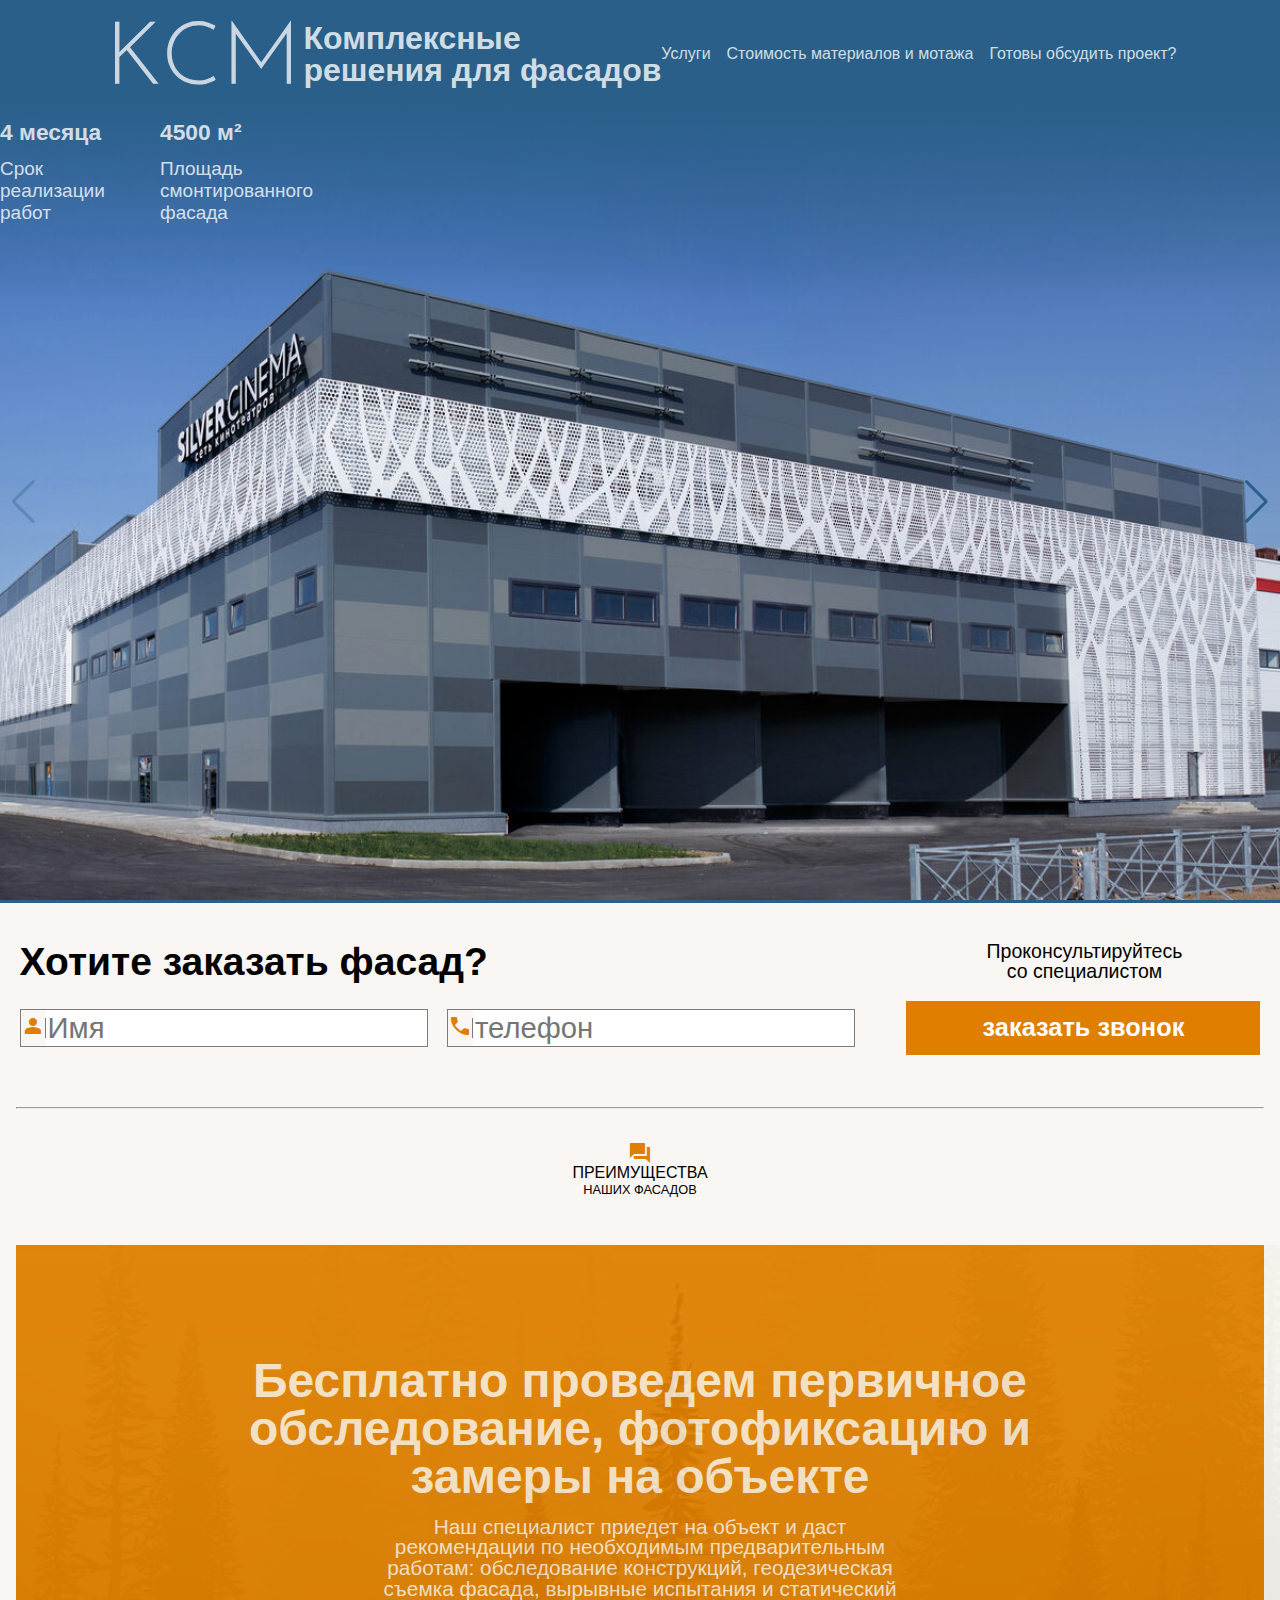
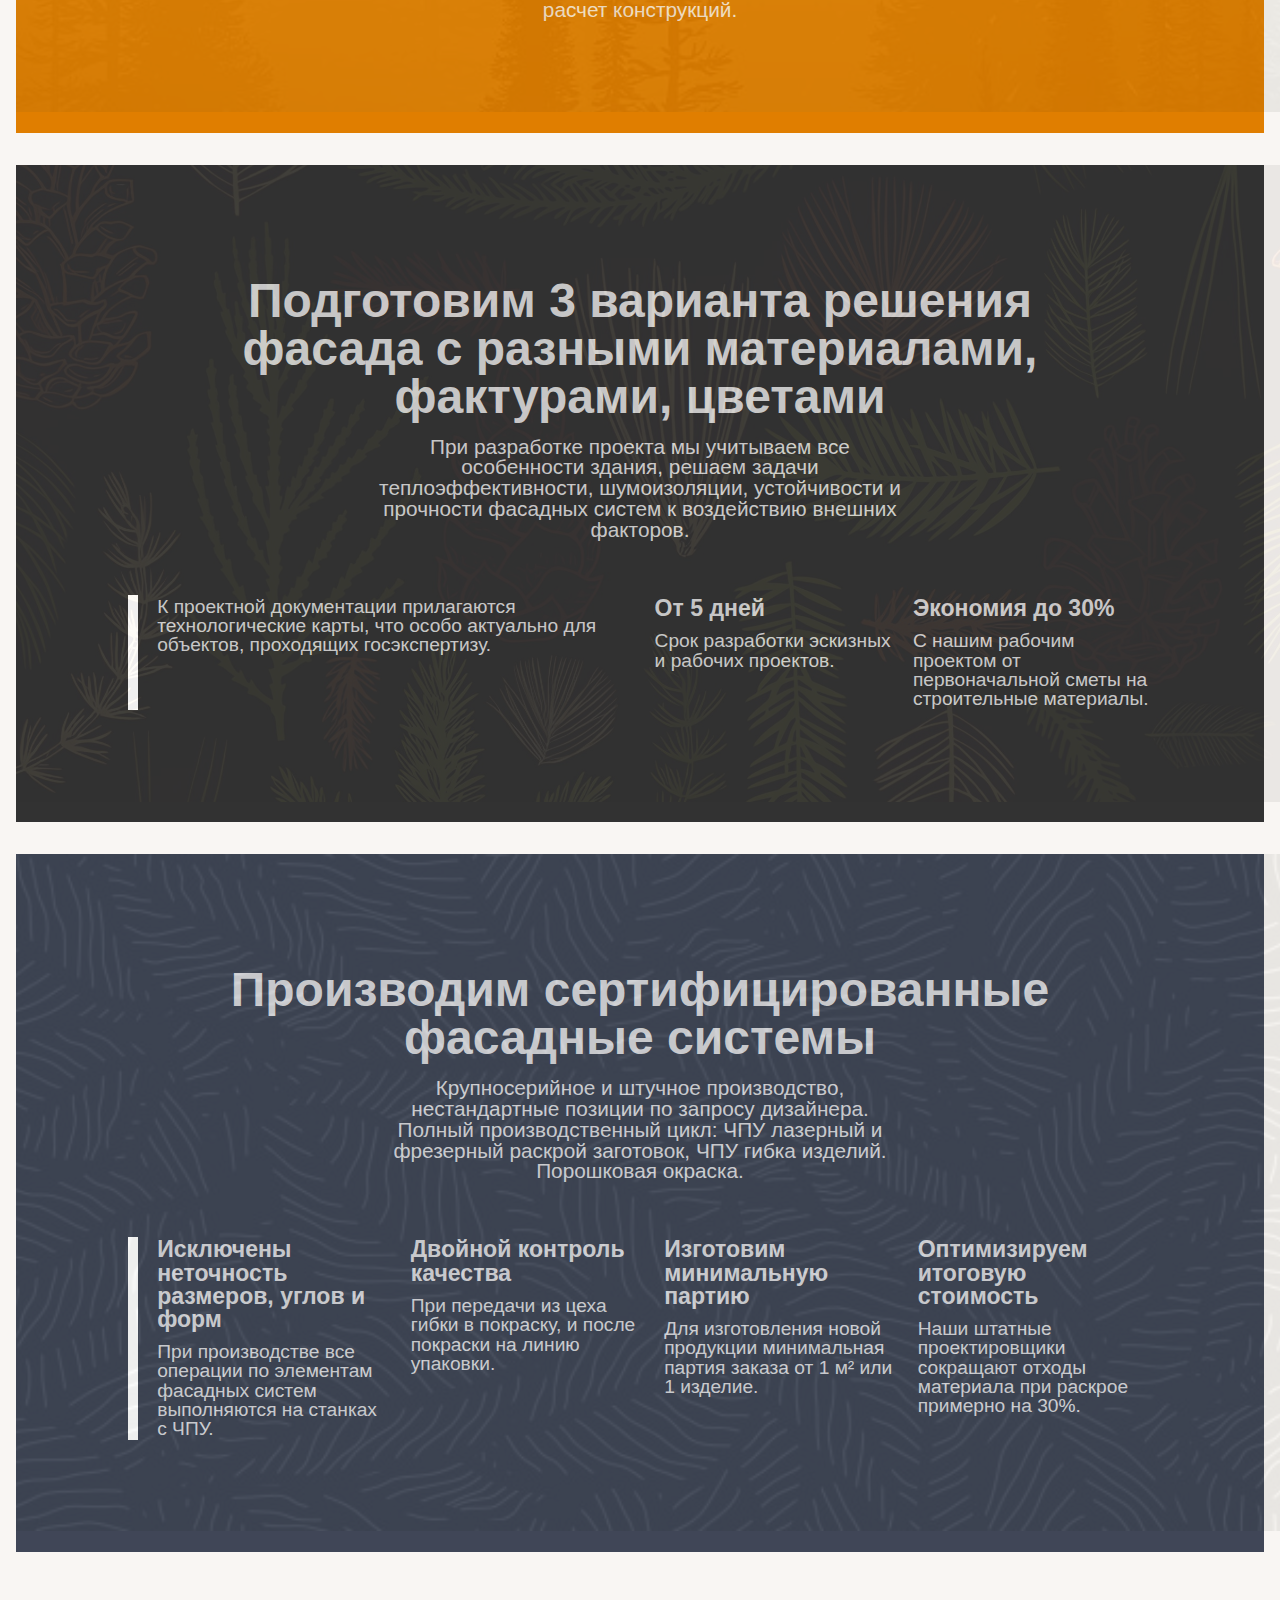
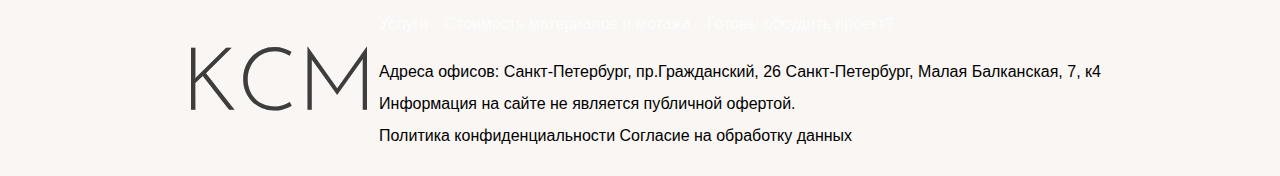
==== src/index.html @ a474dcb8 "save" ====
<!DOCTYPE html>
<html lang="">
  <head>
    <meta charset="UTF-8" />
    <meta name="viewport" content="width=device-width, initial-scale=1.0" />
    <link rel="stylesheet" href="./css/reset.css" />
    <link rel="stylesheet" href="./css/normalise.css" />
    <link rel="stylesheet" href="./css/swiper.css" />
    <link rel="stylesheet" href="./css/style.css" />
    <link rel="stylesheet" href="./css/google-icons.css" />
    <title>KCM</title>
  </head>
  <body>
    <header class="header">
      <div class="header__wrapper wrapper">
        <div class="header__top">
          <div class="header__logo">
            <a class="header__logo-link" href="./index.html">
              <img
                class="header__logo-img"
                src="./icons/logo-light.svg"
                alt=""
              />
            </a>
            <h2>
              Комплексные <br />
              решения для фасадов
            </h2>
          </div>
          <nav class="header__nav nav">
            <ul class="nav__wrapper">
              <li class="nav__item">
                <a href="#section-advantages" class="nav__item-link">
                  Услуги
                </a>
              </li>
              <li class="nav__item">
                <a href="./prices.html" class="nav__item-link">
                  Стоимость материалов и мотажа
                </a>
              </li>
              <li class="nav__item">
                <a href="./feedback.html" class="nav__item-link">
                  Готовы обсудить проект?
                </a>
              </li>
            </ul>
          </nav>
        </div>
        <div class="header__bottom"></div>
      </div>
    </header>
    <main class="main">
      <!-- Slider main container -->
      <div class="swiper">
        <!-- Additional required wrapper -->
        <div class="swiper-wrapper">
          <!-- Slides -->
          <div class="swiper-slide">
            <div class="swiper-slide__bg"></div>
            <div class="swiper-slide__info_wrapper">
              <ul class="swiper-slide__list">
                <li class="swiper-slide__item">
                  <div class="swiper-slide__key swiper-slide__key_title">
                    4 месяца
                  </div>
                  <div class="swiper-slide__value swiper-slide__value_title">
                    4500 м²
                  </div>
                </li>
                <li class="swiper-slide__item">
                  <div class="swiper-slide__key">Срок</div>
                  <div class="swiper-slide__value">Площадь</div>
                </li>
                <li class="swiper-slide__item">
                  <div class="swiper-slide__key">реализации</div>
                  <div class="swiper-slide__value">смонтированного</div>
                </li>
                <li class="swiper-slide__item">
                  <div class="swiper-slide__key">работ</div>
                  <div class="swiper-slide__value">фасада</div>
                </li>
              </ul>
            </div>
            <img class="swiper-slide__img" src="./img/swiper/3.png" alt="" />
          </div>
          <div class="swiper-slide">
            <div class="swiper-slide__bg"></div>

            <div class="swiper-slide__info_wrapper">
              <ul class="swiper-slide__list">
                <li class="swiper-slide__item">
                  <div class="swiper-slide__key swiper-slide__key_title">
                    2,5 месяца
                  </div>
                  <div class="swiper-slide__value swiper-slide__value_title">
                    4800 м²
                  </div>
                </li>
                <li class="swiper-slide__item">
                  <div class="swiper-slide__key">Срок</div>
                  <div class="swiper-slide__value">Площадь</div>
                </li>
                <li class="swiper-slide__item">
                  <div class="swiper-slide__key">реализации</div>
                  <div class="swiper-slide__value">смонтированного</div>
                </li>
                <li class="swiper-slide__item">
                  <div class="swiper-slide__key">работ</div>
                  <div class="swiper-slide__value">фасада</div>
                </li>
              </ul>
            </div>
            <img class="swiper-slide__img" src="./img/swiper/2.png" alt="" />
          </div>
          <div class="swiper-slide">
            <div class="swiper-slide__bg"></div>

            <div class="swiper-slide__info_wrapper">
              <ul class="swiper-slide__list">
                <li class="swiper-slide__item">
                  <div class="swiper-slide__key swiper-slide__key_title">
                    3 месяца
                  </div>
                  <div class="swiper-slide__value swiper-slide__value_title">
                    2750 м²
                  </div>
                </li>
                <li class="swiper-slide__item">
                  <div class="swiper-slide__key">Срок</div>
                  <div class="swiper-slide__value">Площадь</div>
                </li>
                <li class="swiper-slide__item">
                  <div class="swiper-slide__key">реализации</div>
                  <div class="swiper-slide__value">смонтированного</div>
                </li>
                <li class="swiper-slide__item">
                  <div class="swiper-slide__key">работ</div>
                  <div class="swiper-slide__value">фасада</div>
                </li>
              </ul>
            </div>
            <img class="swiper-slide__img" src="./img/swiper/1.png" alt="" />
          </div>
        </div>
        <div class="swiper-button-prev"></div>
        <div class="swiper-button-next"></div>
      </div>
      <section class="section-connect-with-us margin-wrapper">
        <div class="section-connect-with-us__wrapper wrapper">
          <div class="section-connect-with-us__top">
            <h3>Хотите заказать фасад?</h3>
            <div class="section-connect-with-us__text-wrapper">
              Проконсультируйтесь <br />
              со специалистом
            </div>
          </div>
          <div class="section-connect-with-us__buttom">
            <form class="section-connect-with-us__form form" action="">
              <div class="form__input-wrapper">
                <div class="form__input-border">
                  <div class="form__icons">
                    <span class="material-symbols-outlined"> person </span>
                  </div>
                  <div class="form__line line"></div>
                  <input
                    class="form__input"
                    placeholder="Имя"
                    name="name"
                    type="text"
                    required
                  />
                </div>
                <div class="form__input-border">
                  <div class="form__icons">
                    <span class="material-symbols-outlined"> call </span>
                  </div>
                  <div class="form__line line"></div>
                  <input
                    class="form__input"
                    type="text"
                    name="phone"
                    placeholder="телефон"
                    required
                  />
                </div>
              </div>
              <input
                class="form__button"
                type="submit"
                value="заказать звонок"
              />
            </form>
          </div>
        </div>
      </section>
      <div class="wrapper">
        <hr id="section-advantages" />
      </div>
      <section class="section-advantages">
        <div class="section-advantages__wrapper wrapper">
          <div class="section-advantages__title">
            <div class="section-advantages__title-top title">
              <div class="title__line"></div>
              <span class="material-symbols-outlined title__icon"> forum </span>
              <div class="title__line"></div>
            </div>
            <div class="section-advantages__title-bottom">
              ПРЕИМУЩЕСТВА<br />
              <span style="font-size: 0.8em; font-weight: 500">
                НАШИХ ФАСАДОВ
              </span>
            </div>
          </div>
          <ul class="section-advantages__list margin-wrapper">
            <li
              class="section-advantages__item section-advantages__item_orange"
            >
              <img
                class="section-advantages__item-bg"
                src="./img/bg/bg.jpg"
                alt=""
              />
              <h4 class="section-advantages__item-title">
                Бесплатно проведем первичное обследование, фотофиксацию и замеры
                на объекте
              </h4>
              <div class="section-advantages__item-text">
                Наш специалист приедет на объект и даст рекомендации по
                необходимым предварительным работам: обследование конструкций,
                геодезическая съемка фасада, вырывные испытания и статический
                расчет конструкций.
              </div>
            </li>
            <li class="section-advantages__item section-advantages__item_grey">
              <img
                class="section-advantages__item-bg"
                style="height: 637px"
                src="./img/bg/bg2.jpg"
                alt=""
              />
              <h4 class="section-advantages__item-title">
                Подготовим 3 варианта решения фасада с разными материалами,
                фактурами, цветами
              </h4>
              <div class="section-advantages__item-text">
                При разработке проекта мы учитываем все особенности здания,
                решаем задачи теплоэффективности, шумоизоляции, устойчивости и
                прочности фасадных систем к воздействию внешних факторов.
              </div>
              <ul class="section-advantages__item-info-list margin-wrapper">
                <li
                  class="section-advantages__item-info-item section-advantages__item-info-item_first"
                >
                  К проектной документации прилагаются технологические карты,
                  что особо актуально для объектов, проходящих госэкспертизу.
                </li>
                <li class="section-advantages__item-info-item">
                  <h5>От 5 дней</h5>
                  Срок разработки эскизных и рабочих проектов.
                </li>
                <li class="section-advantages__item-info-item">
                  <h5>Экономия до 30%</h5>
                  С нашим рабочим проектом от первоначальной сметы на
                  строительные материалы.
                </li>
              </ul>
            </li>
            <li
              class="section-advantages__item section-advantages__item_grey-blue"
            >
              <img
                class="section-advantages__item-bg"
                style="height: 677px"
                src="./img/bg/bg3.jpg"
                alt=""
              />
              <h4 class="section-advantages__item-title">
                Производим сертифицированные фасадные системы
              </h4>
              <div class="section-advantages__item-text">
                Крупносерийное и штучное производство, нестандартные позиции по
                запросу дизайнера. Полный производственный цикл: ЧПУ лазерный и
                фрезерный раскрой заготовок, ЧПУ гибка изделий. Порошковая
                окраска.
              </div>
              <ul class="section-advantages__item-info-list margin-wrapper">
                <li
                  class="section-advantages__item-info-item section-advantages__item-info-item"
                >
                  <h5>Исключены неточность размеров, углов и форм</h5>
                  При производстве все операции по элементам фасадных систем
                  выполняются на станках с ЧПУ.
                </li>
                <li class="section-advantages__item-info-item">
                  <h5>Двойной контроль качества</h5>
                  При передачи из цеха гибки в покраску, и после покраски на
                  линию упаковки.
                </li>
                <li class="section-advantages__item-info-item">
                  <h5>Изготовим минимальную партию</h5>
                  Для изготовления новой продукции минимальная партия заказа от
                  1 м² или 1 изделие.
                </li>
                <li class="section-advantages__item-info-item">
                  <h5>Оптимизируем итоговую стоимость</h5>
                  Наши штатные проектировщики сокращают отходы материала при
                  раскрое примерно на 30%.
                </li>
              </ul>
            </li>
          </ul>
        </div>
      </section>
      <div class="margin-wrapper">
        <!-- <div class="map__hiden"></div> -->
        <script
          async
          src="https://api-maps.yandex.ru/services/constructor/1.0/js/?um=constructor%3Aecdbfc6766101355eea6a917f7473be3f7716e05055ea75c2ce287dd8e4382ab&amp;width=100%25&amp;height=240&amp;lang=ru_RU&amp;scroll=false"
        ></script>
      </div>
    </main>
    <footer class="footer">
      <div class="footer__wrapper wrapper">
        <div class="logo">
          <img class="footer__logo-img" src="./icons/logo.svg" alt="" />
        </div>
        <div class="footer__nav-wrapper">
          <nav class="header__nav nav">
            <ul class="nav__wrapper">
              <li class="nav__item">
                <a href="" class="nav__item-link"> Услуги </a>
              </li>
              <li class="nav__item">
                <a href="./prices.html" class="nav__item-link">
                  Стоимость материалов и мотажа
                </a>
              </li>
              <li class="nav__item">
                <a href="./feedback.html" class="nav__item-link">
                  Готовы обсудить проект?
                </a>
              </li>
            </ul>
          </nav>
          <div class="footer__address">
            <p>
              Адреса офисов: Санкт-Петербург, пр.Гражданский, 26
              Санкт-Петербург, Малая Балканская, 7, к4
            </p>
            <br />
            <p>Информация на сайте не является публичной офертой.</p>
            <br />
            <p>Политика конфиденциальности Согласие на обработку данных</p>
          </div>
        </div>
        <div class="footer__div-empty"></div>
      </div>
    </footer>
    <script src="./js/swiper.js"></script>
    <script src="./js/script.js"></script>
  </body>
</html>
---- src/css/normalise.css ----
html{line-height:1.15;-webkit-text-size-adjust:100%}body{margin:0}main{display:block}h1{font-size:2em;margin:.67em 0}hr{box-sizing:content-box;height:0;overflow:visible}pre{font-family:monospace,monospace;font-size:1em}a{background-color:transparent}abbr[title]{border-bottom:none;text-decoration:underline;text-decoration:underline dotted}b,strong{font-weight:bolder}code,kbd,samp{font-family:monospace,monospace;font-size:1em}small{font-size:80%}sub,sup{font-size:75%;line-height:0;position:relative;vertical-align:baseline}sub{bottom:-.25em}sup{top:-.5em}img{border-style:none}button,input,optgroup,select,textarea{font-family:inherit;font-size:100%;line-height:1.15;margin:0}button,input{overflow:visible}button,select{text-transform:none}[type=button],[type=reset],[type=submit],button{-webkit-appearance:button}[type=button]::-moz-focus-inner,[type=reset]::-moz-focus-inner,[type=submit]::-moz-focus-inner,button::-moz-focus-inner{border-style:none;padding:0}[type=button]:-moz-focusring,[type=reset]:-moz-focusring,[type=submit]:-moz-focusring,button:-moz-focusring{outline:1px dotted ButtonText}fieldset{padding:.35em .75em .625em}legend{box-sizing:border-box;color:inherit;display:table;max-width:100%;padding:0;white-space:normal}progress{vertical-align:baseline}textarea{overflow:auto}[type=checkbox],[type=radio]{box-sizing:border-box;padding:0}[type=number]::-webkit-inner-spin-button,[type=number]::-webkit-outer-spin-button{height:auto}[type=search]{-webkit-appearance:textfield;outline-offset:-2px}[type=search]::-webkit-search-decoration{-webkit-appearance:none}::-webkit-file-upload-button{-webkit-appearance:button;font:inherit}details{display:block}summary{display:list-item}template{display:none}[hidden]{display:none}
---- src/css/style.css ----
:root {
  --swiper-theme-color: rgb(41, 95, 136);
}

::-webkit-scrollbar {
  width: 7px;
  background-color: #868686;
}

::-webkit-scrollbar-thumb {
  background-color: #202020;
  border-radius: 6px;
}

* {
  box-sizing: border-box;
}

body {
  font-family: Arial, Helvetica, sans-serif;
  background-color: #f9f6f3;
}

a {
  color: #000;
  text-decoration: none;
}

h2 {
  font-size: 2em;
}

h3 {
  font-size: 2em;
}

h4 {
  font-size: 3em;
}

h5 {
  font-weight: 700;
  font-size: 1.2em;
  margin-bottom: 0.5em;
}

input {
  color: #000;
  border: none;
}

input:focus {
  outline: none;
}

button {
  cursor: pointer;
  color: #000;
  border: none;
}

button:focus {
  outline: none;
}

hr {
  margin: 2em 0;
}

.margin-wrapper {
  margin-top: 2em;
}

.button {
  border: 1px solid #000;
  padding: 0.5em 1em;
  border-radius: 20px;
  transition: 0.5s;
}

.button:hover {
  background-color: rgba(41, 95, 136, 0.2);
}

.swiper {
  background-color: rgb(41, 95, 136);
}

.header {
  background-color: rgb(41, 95, 136);
  width: 100%;
  display: flex;
  color: rgba(255, 255, 255, 0.8);
  height: 100px;
}
.header__top {
  width: 100%;
  display: flex;
  align-items: center;
  justify-content: space-between;
}
.header__logo-img {
  width: 200px;
}
.header__logo {
  display: flex;
  align-items: center;
}

.wrapper {
  width: 1300px;
  margin: auto;
}

.nav__wrapper {
  display: flex;
  gap: 1em;
}
.nav__item-link {
  color: rgba(255, 255, 255, 0.8);
}

.main {
  width: 100%;
}

.section-swiper {
  background-color: rgb(41, 95, 136);
}

.swiper-slide {
  color: rgba(255, 255, 255, 0.8);
}
.swiper-slide__img {
  -o-object-fit: cover;
     object-fit: cover;
  width: 100vw;
  height: calc(100vh - 100px);
}
.swiper-slide__bg {
  position: absolute;
  top: 0;
  left: 0;
  width: 100vw;
  height: 200px;
  background: linear-gradient(rgb(41, 95, 136), rgba(41, 95, 136, 0));
}
.swiper-slide__info_wrapper {
  position: absolute;
  left: calc((100vw - 1300px) / 2 + 10px);
  top: 10px;
}
.swiper-slide__list {
  display: flex;
  flex-direction: column;
  gap: 3px;
}
.swiper-slide__item {
  font-size: 19px;
  display: flex;
  justify-content: space-between;
  width: 300px;
}
.swiper-slide__value {
  width: 140px;
}
.swiper-slide__value_title {
  font-size: 1.2em;
  font-weight: 700;
  margin: 0.5em 0;
}
.swiper-slide__key_title {
  font-size: 1.2em;
  font-weight: 700;
  margin: 0.5em 0;
}

.section-connect-with-us {
  font-size: 1.22em;
}
.section-connect-with-us__top {
  display: flex;
  justify-content: space-between;
  text-align: center;
}
.section-connect-with-us__text-wrapper {
  padding: 0 4em;
}

.form {
  padding: 1em 0;
  display: flex;
  width: 100%;
  justify-content: space-between;
  align-items: center;
}
.form__input {
  font-size: 1.5em;
}
.form__input-wrapper {
  display: flex;
  gap: 1em;
}
.form__button {
  padding: 0.5em 3em;
  background-color: #e07e00;
  color: #fff;
  font-weight: 700;
  font-size: 1.3em;
  transition: 0.2s;
  cursor: pointer;
  box-shadow: 0 0 0 #000;
}
.form__button:hover {
  background-color: rgba(224, 127, 0, 0.768627451);
}
.form__input-border {
  display: flex;
  border: 1px solid rgba(0, 0, 0, 0.5);
  align-items: center;
}

.line {
  height: 20px;
  border-right: 1px solid rgba(0, 0, 0, 0.5);
}
.line__short {
  width: 4em;
  border-top: 3px solid #e07e00;
}

.section-advantages__wrapper {
  display: flex;
  flex-direction: column;
  align-items: center;
  gap: 1em;
}
.section-advantages__title {
  display: flex;
  flex-direction: column;
  align-items: center;
}
.section-advantages__title-top {
  gap: 0.1em;
  display: flex;
  align-items: center;
}
.section-advantages__title-bottom {
  text-align: center;
}
.section-advantages__list {
  text-align: center;
  width: 100%;
  display: flex;
  flex-direction: column;
  gap: 2em;
}
.section-advantages__item-bg {
  position: absolute;
  width: 1300px;
  height: 467px;
  top: 0;
  left: 0;
  opacity: 0.07;
  -o-object-fit: cover;
     object-fit: cover;
  transition: 1s;
}
.section-advantages__item {
  position: relative;
  padding: 7em 7em;
  width: 100%;
  color: rgba(255, 255, 255, 0.8);
  display: flex;
  gap: 1em;
  flex-direction: column;
}
.section-advantages__item_orange {
  background-color: #e07e00;
}
.section-advantages__item_grey {
  background-color: #323232;
}
.section-advantages__item_grey-blue {
  background-color: #404657;
}
.section-advantages__item-title {
  padding: 0 1em;
}
.section-advantages__item-text {
  font-size: 1.3em;
  padding: 0 12em;
}
.section-advantages__item-info-list {
  font-size: 1.2em;
  border-left: 10px solid #fff;
  display: flex;
  gap: 1em;
  padding: 0.1em 0 0.1em 1em;
  text-align: start;
}
.section-advantages__item-info-item {
  flex: 1;
}
.section-advantages__item-info-item_first {
  flex: 2;
}

.material-symbols-outlined {
  color: #e07e00;
  font-variation-settings: "FILL" 1, "wght" 400, "GRAD" 0, "opsz" 24;
}

.footer {
  color: #000;
  display: flex;
  padding: 2em 0;
}
.footer__item-link {
  color: #000;
}
.footer__logo-img {
  width: 200px;
}
.footer__logo {
  display: flex;
  align-items: center;
}
.footer__wrapper {
  display: flex;
  align-items: center;
  justify-content: space-between;
}
.footer__nav {
  font-size: 1.2em;
}
.footer__nav-wrapper {
  display: flex;
  flex-direction: column;
  gap: 2em;
}

@media screen and (max-width: 1300px) {
  .wrapper {
    width: auto;
    padding: 0 1em;
  }
}/*# sourceMappingURL=style.css.map */
---- src/css/google-icons.css ----
/* fallback */
@font-face {
    font-family: 'Material Symbols Outlined';
    font-style: normal;
    font-weight: 100 700;
    src: local('MaterialSymbolsOutlined'), url('../fonts/goole-font.woff2') format('woff2');
}
.material-symbols-outlined {
  font-family: 'Material Symbols Outlined';
  font-weight: normal;
  font-style: normal;
  font-size: 24px;
  line-height: 1;
  letter-spacing: normal;
  text-transform: none;
  display: inline-block;
  white-space: nowrap;
  word-wrap: normal;
  direction: ltr;
  -webkit-font-feature-settings: 'liga';
  -webkit-font-smoothing: antialiased;
}
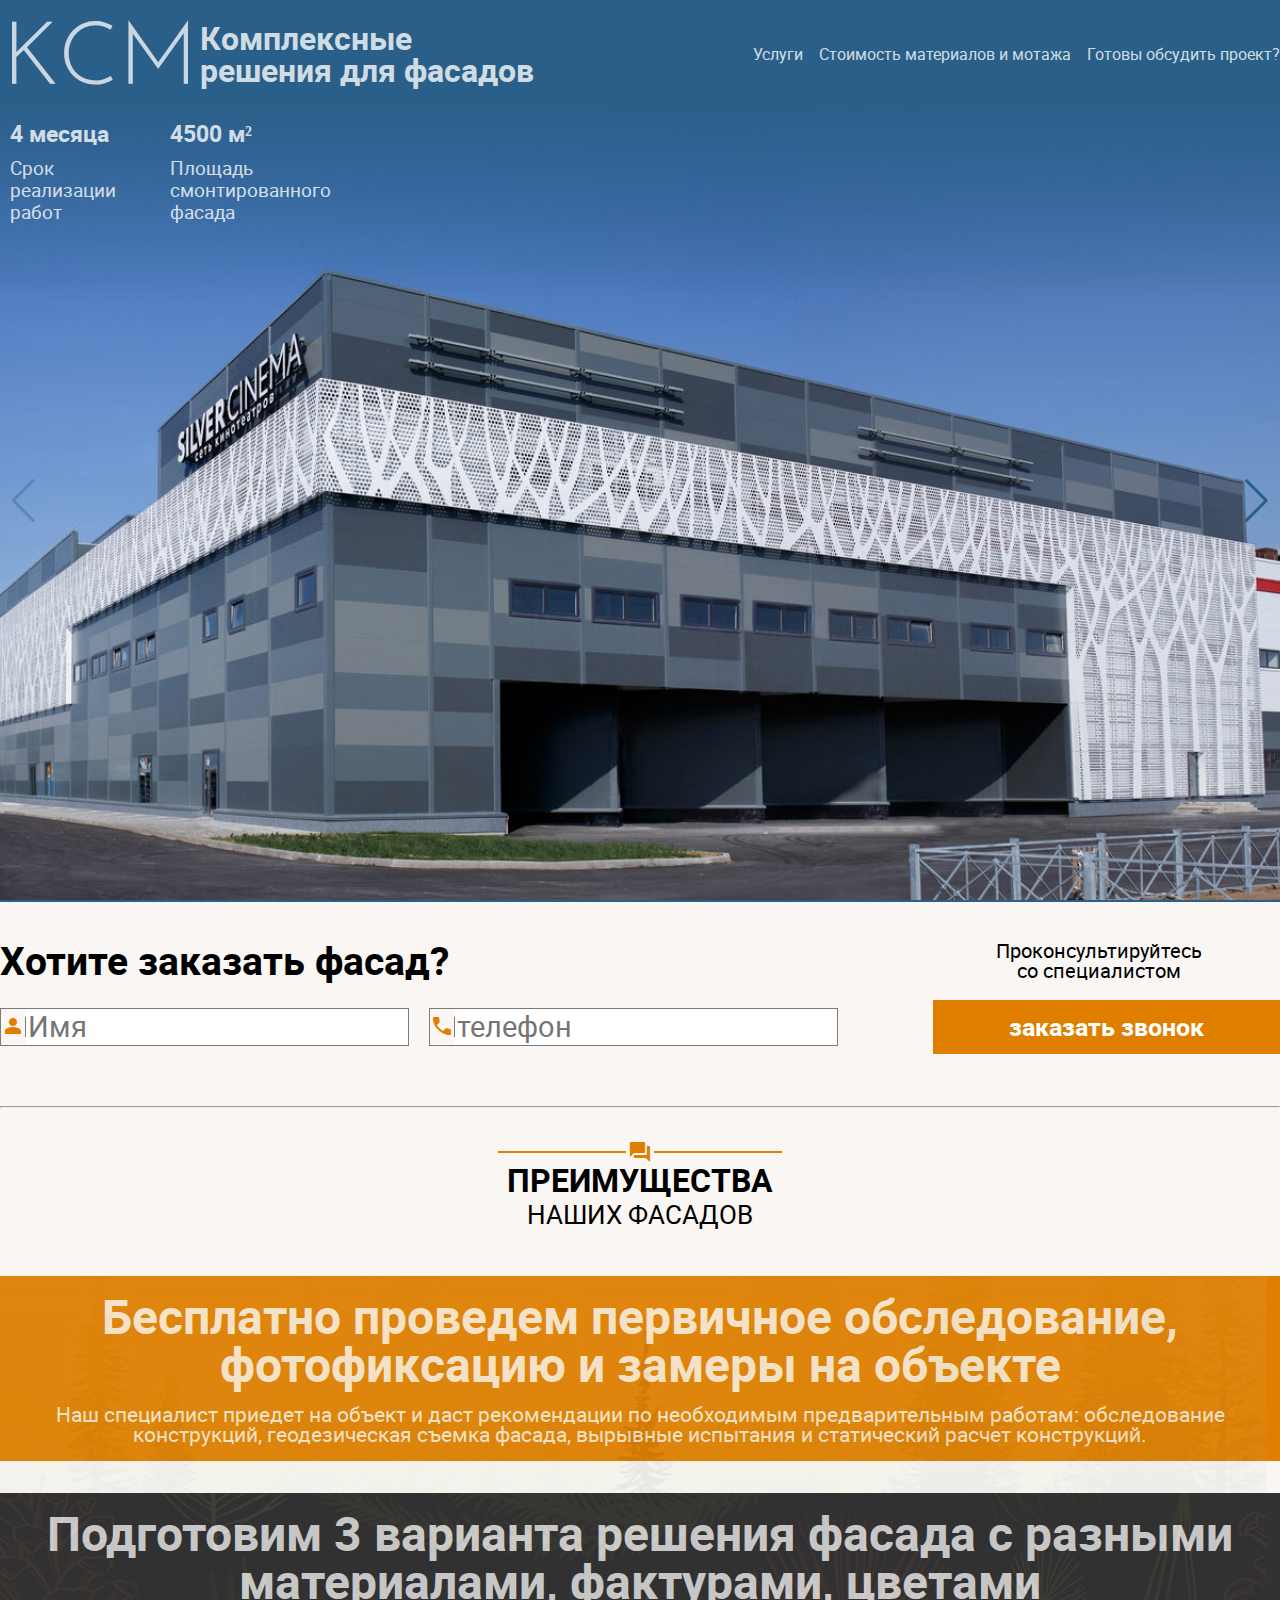
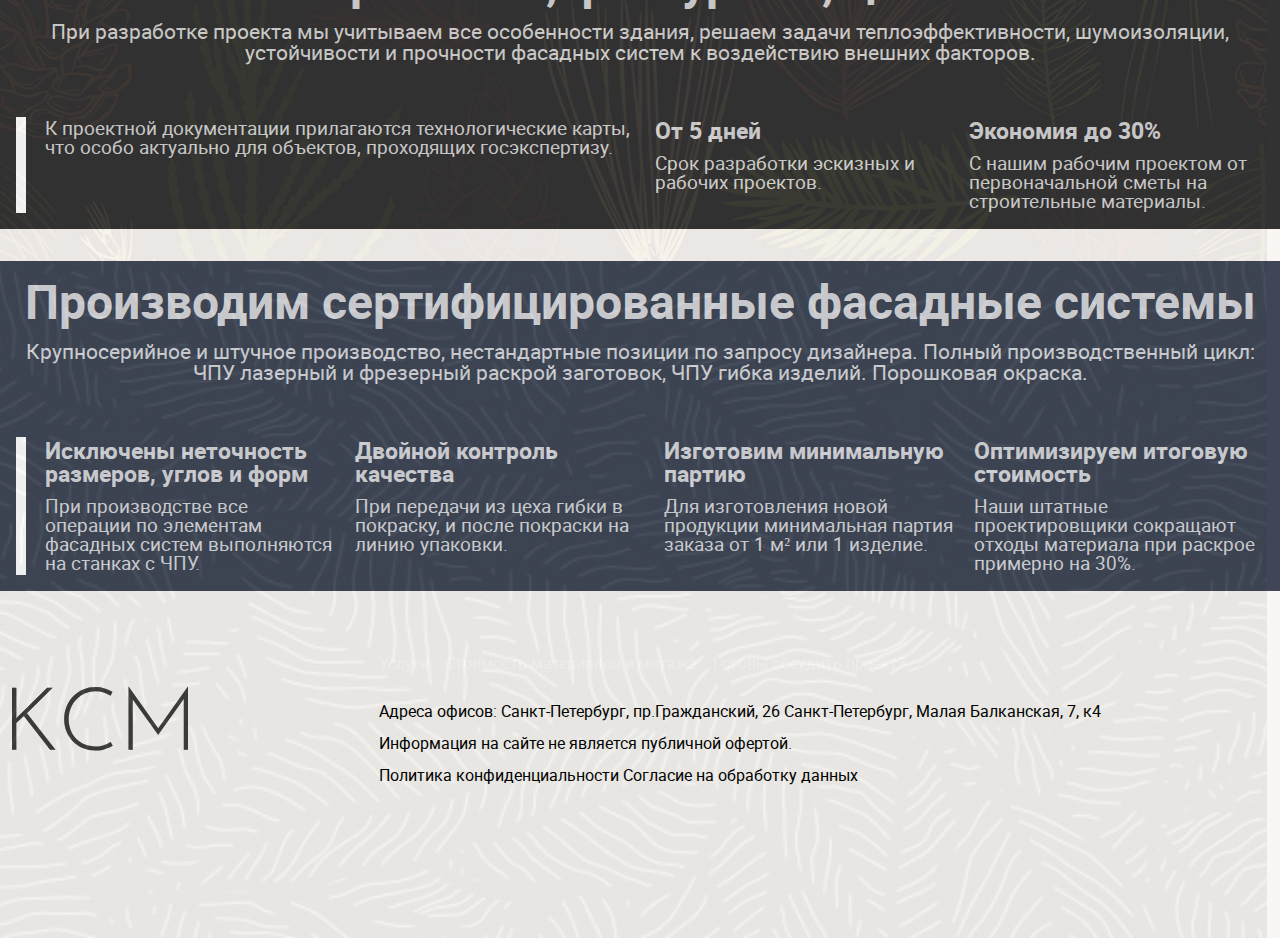
==== commit 7298a120: "save" ====
--- a/src/index.html
+++ b/src/index.html
@@ -22,7 +22,7 @@
                 alt=""
               />
             </a>
-            <h2>
+            <h2 class="header__title">
               Комплексные <br />
               решения для фасадов
             </h2>
@@ -86,7 +86,6 @@
           </div>
           <div class="swiper-slide">
             <div class="swiper-slide__bg"></div>
-
             <div class="swiper-slide__info_wrapper">
               <ul class="swiper-slide__list">
                 <li class="swiper-slide__item">
@@ -205,12 +204,12 @@
               <span class="material-symbols-outlined title__icon"> forum </span>
               <div class="title__line"></div>
             </div>
-            <div class="section-advantages__title-bottom">
+            <h2 class="section-advantages__title-bottom">
               ПРЕИМУЩЕСТВА<br />
               <span style="font-size: 0.8em; font-weight: 500">
                 НАШИХ ФАСАДОВ
               </span>
-            </div>
+            </h2>
           </div>
           <ul class="section-advantages__list margin-wrapper">
             <li
@@ -218,6 +217,7 @@
             >
               <img
                 class="section-advantages__item-bg"
+                style="height: 488px"
                 src="./img/bg/bg.jpg"
                 alt=""
               />
--- a/src/css/style.css
+++ b/src/css/style.css
@@ -1,3 +1,15 @@
+@font-face {
+  font-family: Roboto;
+  font-style: normal;
+  font-weight: 400;
+  src: url(../fonts/woff/roboto-regular.woff2);
+}
+@font-face {
+  font-family: Roboto;
+  font-style: bold;
+  font-weight: 700;
+  src: url(../fonts/woff/roboto-bold.woff2);
+}
 :root {
   --swiper-theme-color: rgb(41, 95, 136);
 }
@@ -17,7 +29,8 @@
 }
 
 body {
-  font-family: Arial, Helvetica, sans-serif;
+  font-family: Roboto;
+  font-weight: 400;
   background-color: #f9f6f3;
 }
 
@@ -98,6 +111,7 @@
   display: flex;
   align-items: center;
   justify-content: space-between;
+  gap: 1em;
 }
 .header__logo-img {
   width: 200px;
@@ -156,7 +170,7 @@
   gap: 3px;
 }
 .swiper-slide__item {
-  font-size: 19px;
+  font-size: 1.2em;
   display: flex;
   justify-content: space-between;
   width: 300px;
@@ -193,12 +207,15 @@
   width: 100%;
   justify-content: space-between;
   align-items: center;
+  gap: 1em;
+  flex-wrap: wrap;
 }
 .form__input {
   font-size: 1.5em;
 }
 .form__input-wrapper {
   display: flex;
+  flex-wrap: wrap;
   gap: 1em;
 }
 .form__button {
@@ -258,13 +275,11 @@
 .section-advantages__item-bg {
   position: absolute;
   width: 1300px;
-  height: 467px;
   top: 0;
   left: 0;
   opacity: 0.07;
   -o-object-fit: cover;
      object-fit: cover;
-  transition: 1s;
 }
 .section-advantages__item {
   position: relative;
@@ -311,6 +326,15 @@
   font-variation-settings: "FILL" 1, "wght" 400, "GRAD" 0, "opsz" 24;
 }
 
+.title {
+  display: flex;
+  align-items: center;
+}
+.title__line {
+  border-top: 2px solid #e07e00;
+  width: 8em;
+}
+
 .footer {
   color: #000;
   display: flex;
@@ -342,7 +366,62 @@
 
 @media screen and (max-width: 1300px) {
   .wrapper {
-    width: auto;
-    padding: 0 1em;
+    width: 100%;
+  }
+  .section-advantages__item-bg {
+    width: 99vw;
+  }
+  .swiper-slide__info_wrapper {
+    left: 10px;
+  }
+  .section-advantages__item {
+    padding: 1em 1em;
+  }
+  .section-advantages__item-title {
+    padding: 0;
+  }
+  .section-advantages__item-text {
+    padding: 0;
+  }
+}
+@media screen and (max-width: 770px) {
+  .section-connect-with-us__top {
+    display: flex;
+    gap: 1em;
+    flex-direction: column;
+  }
+  .section-connect-with-us__form {
+    display: flex;
+    justify-content: center;
+  }
+  .form__input-wrapper {
+    display: flex;
+    justify-content: center;
+  }
+}
+@media screen and (max-width: 680px) {
+  .header {
+    height: 200px;
+  }
+  .header__top {
+    flex-wrap: wrap;
+  }
+  .nav__wrapper {
+    padding: 0 10px;
+    flex-wrap: wrap;
+  }
+  .swiper-slide__img {
+    height: calc(100vh - 200px);
+  }
+}
+@media screen and (max-width: 426px) {
+  body {
+    font-size: 13px;
+  }
+  .header__title {
+    display: none;
+  }
+  .header__top {
+    justify-content: center;
   }
 }/*# sourceMappingURL=style.css.map */--- a/src/css/google-icons.css
+++ b/src/css/google-icons.css
@@ -3,20 +3,20 @@
     font-family: 'Material Symbols Outlined';
     font-style: normal;
     font-weight: 100 700;
-    src: local('MaterialSymbolsOutlined'), url('../fonts/goole-font.woff2') format('woff2');
+    src: local('MaterialSymbolsOutlined'), url('../fonts/woff/goole-font.woff2') format('woff2');
 }
-.material-symbols-outlined {
-  font-family: 'Material Symbols Outlined';
-  font-weight: normal;
-  font-style: normal;
-  font-size: 24px;
-  line-height: 1;
-  letter-spacing: normal;
-  text-transform: none;
-  display: inline-block;
-  white-space: nowrap;
-  word-wrap: normal;
-  direction: ltr;
-  -webkit-font-feature-settings: 'liga';
-  -webkit-font-smoothing: antialiased;
-}+  .material-symbols-outlined {
+    font-family: 'Material Symbols Outlined';
+    font-weight: normal;
+    font-style: normal;
+    font-size: 24px;
+    line-height: 1;
+    letter-spacing: normal;
+    text-transform: none;
+    display: inline-block;
+    white-space: nowrap;
+    word-wrap: normal;
+    direction: ltr;
+    -webkit-font-feature-settings: 'liga';
+    -webkit-font-smoothing: antialiased;
+  }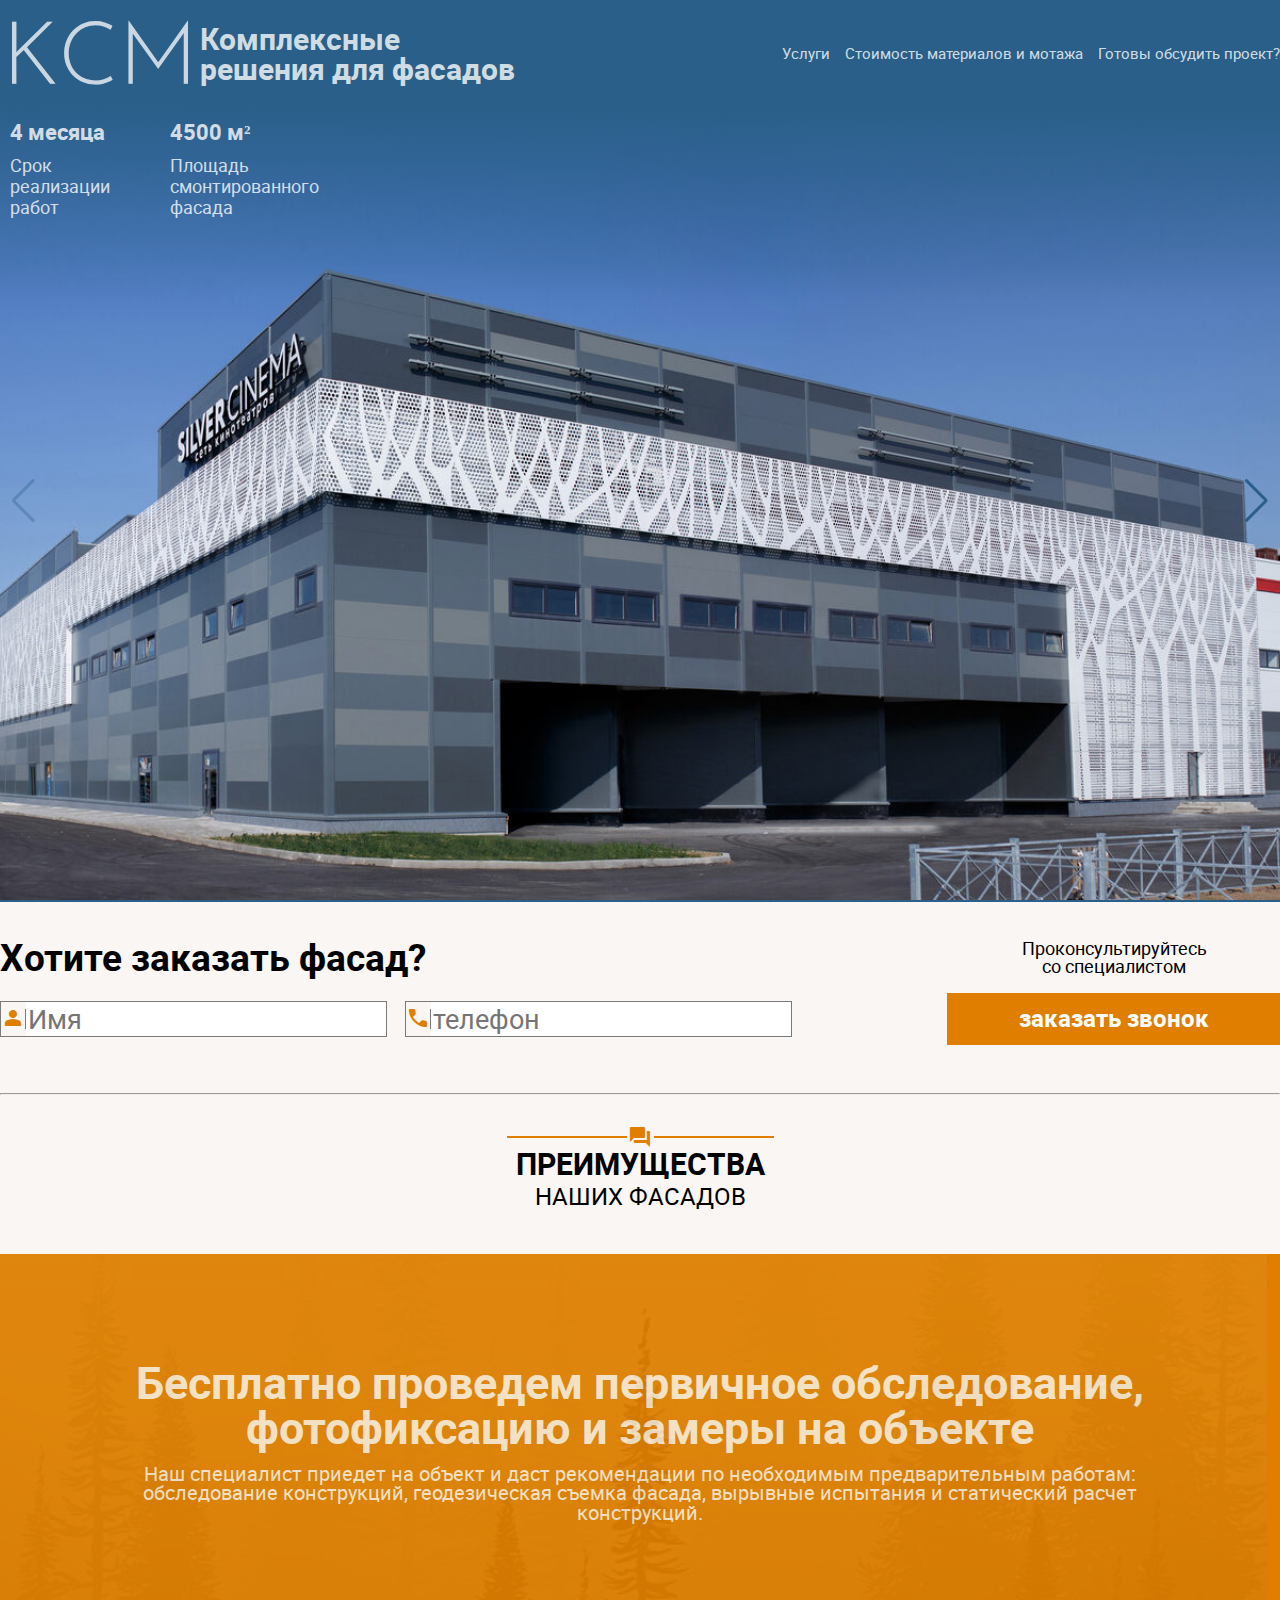
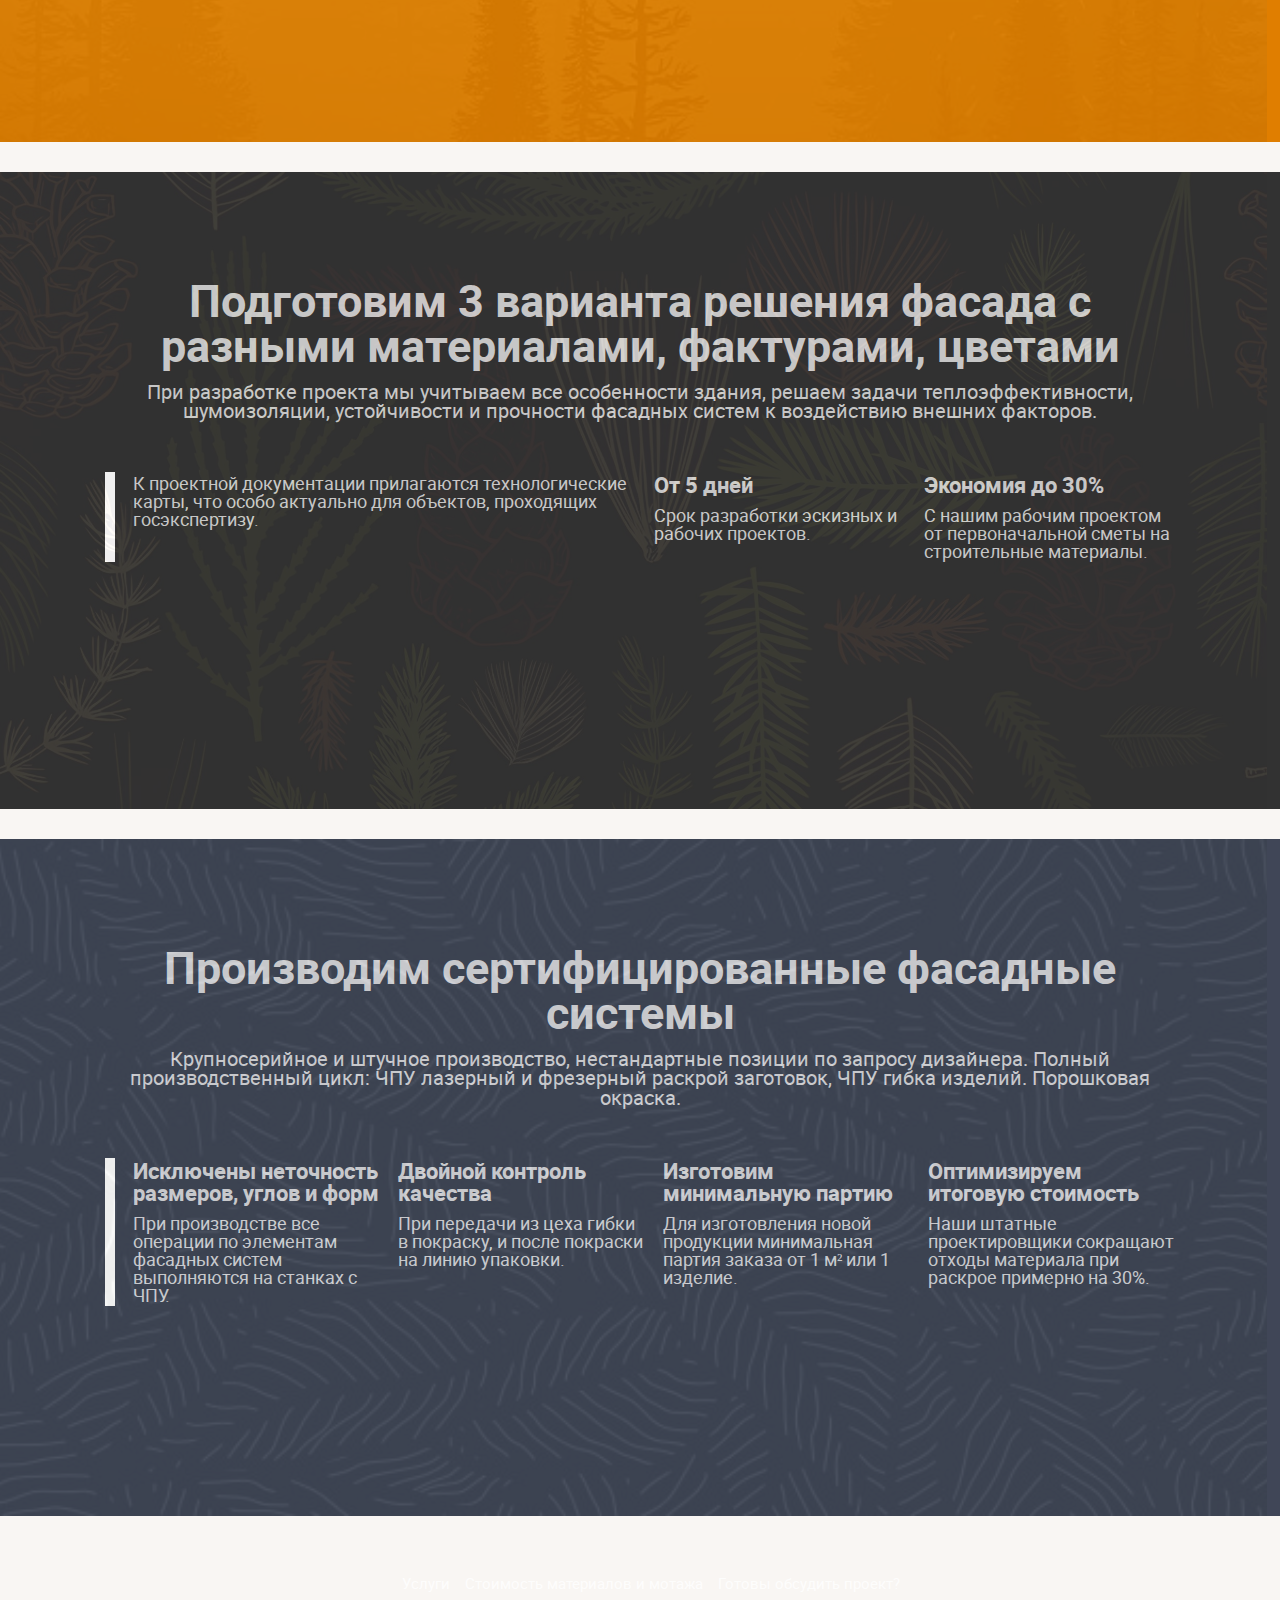
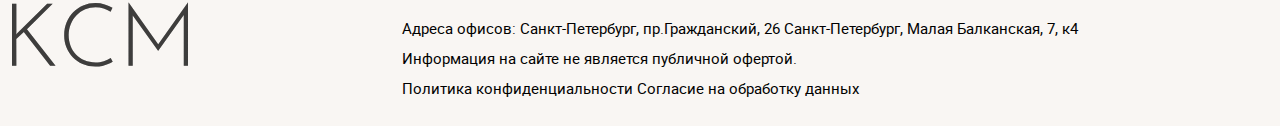
==== commit 6fc5fb2c: "save" ====
--- a/src/index.html
+++ b/src/index.html
@@ -214,6 +214,7 @@
           <ul class="section-advantages__list margin-wrapper">
             <li
               class="section-advantages__item section-advantages__item_orange"
+              style="height: 488px"
             >
               <img
                 class="section-advantages__item-bg"
@@ -232,9 +233,12 @@
                 расчет конструкций.
               </div>
             </li>
-            <li class="section-advantages__item section-advantages__item_grey">
+            <li
+              class="section-advantages__item section-advantages__item_grey bg700"
+              style="height: 637px"
+            >
               <img
-                class="section-advantages__item-bg"
+                class="section-advantages__item-bg bg700"
                 style="height: 637px"
                 src="./img/bg/bg2.jpg"
                 alt=""
@@ -267,10 +271,11 @@
               </ul>
             </li>
             <li
-              class="section-advantages__item section-advantages__item_grey-blue"
+              class="section-advantages__item section-advantages__item_grey-blue bg800"
+              style="height: 677px"
             >
               <img
-                class="section-advantages__item-bg"
+                class="section-advantages__item-bg bg800"
                 style="height: 677px"
                 src="./img/bg/bg3.jpg"
                 alt=""
--- a/src/css/style.css
+++ b/src/css/style.css
@@ -365,6 +365,9 @@
 }
 
 @media screen and (max-width: 1300px) {
+  body {
+    font-size: 15px;
+  }
   .wrapper {
     width: 100%;
   }
@@ -375,7 +378,7 @@
     left: 10px;
   }
   .section-advantages__item {
-    padding: 1em 1em;
+    padding: 7em;
   }
   .section-advantages__item-title {
     padding: 0;
@@ -384,7 +387,18 @@
     padding: 0;
   }
 }
+@media screen and (max-width: 970px) {
+  body {
+    font-size: 14px;
+  }
+  .section-advantages__item {
+    padding: 3em;
+  }
+}
 @media screen and (max-width: 770px) {
+  body {
+    font-size: 13px;
+  }
   .section-connect-with-us__top {
     display: flex;
     gap: 1em;
@@ -398,6 +412,9 @@
     display: flex;
     justify-content: center;
   }
+  .section-advantages__item {
+    padding: 1em;
+  }
 }
 @media screen and (max-width: 680px) {
   .header {
@@ -413,11 +430,11 @@
   .swiper-slide__img {
     height: calc(100vh - 200px);
   }
+  .section-advantages__item-info-list {
+    flex-direction: column;
+  }
 }
 @media screen and (max-width: 426px) {
-  body {
-    font-size: 13px;
-  }
   .header__title {
     display: none;
   }
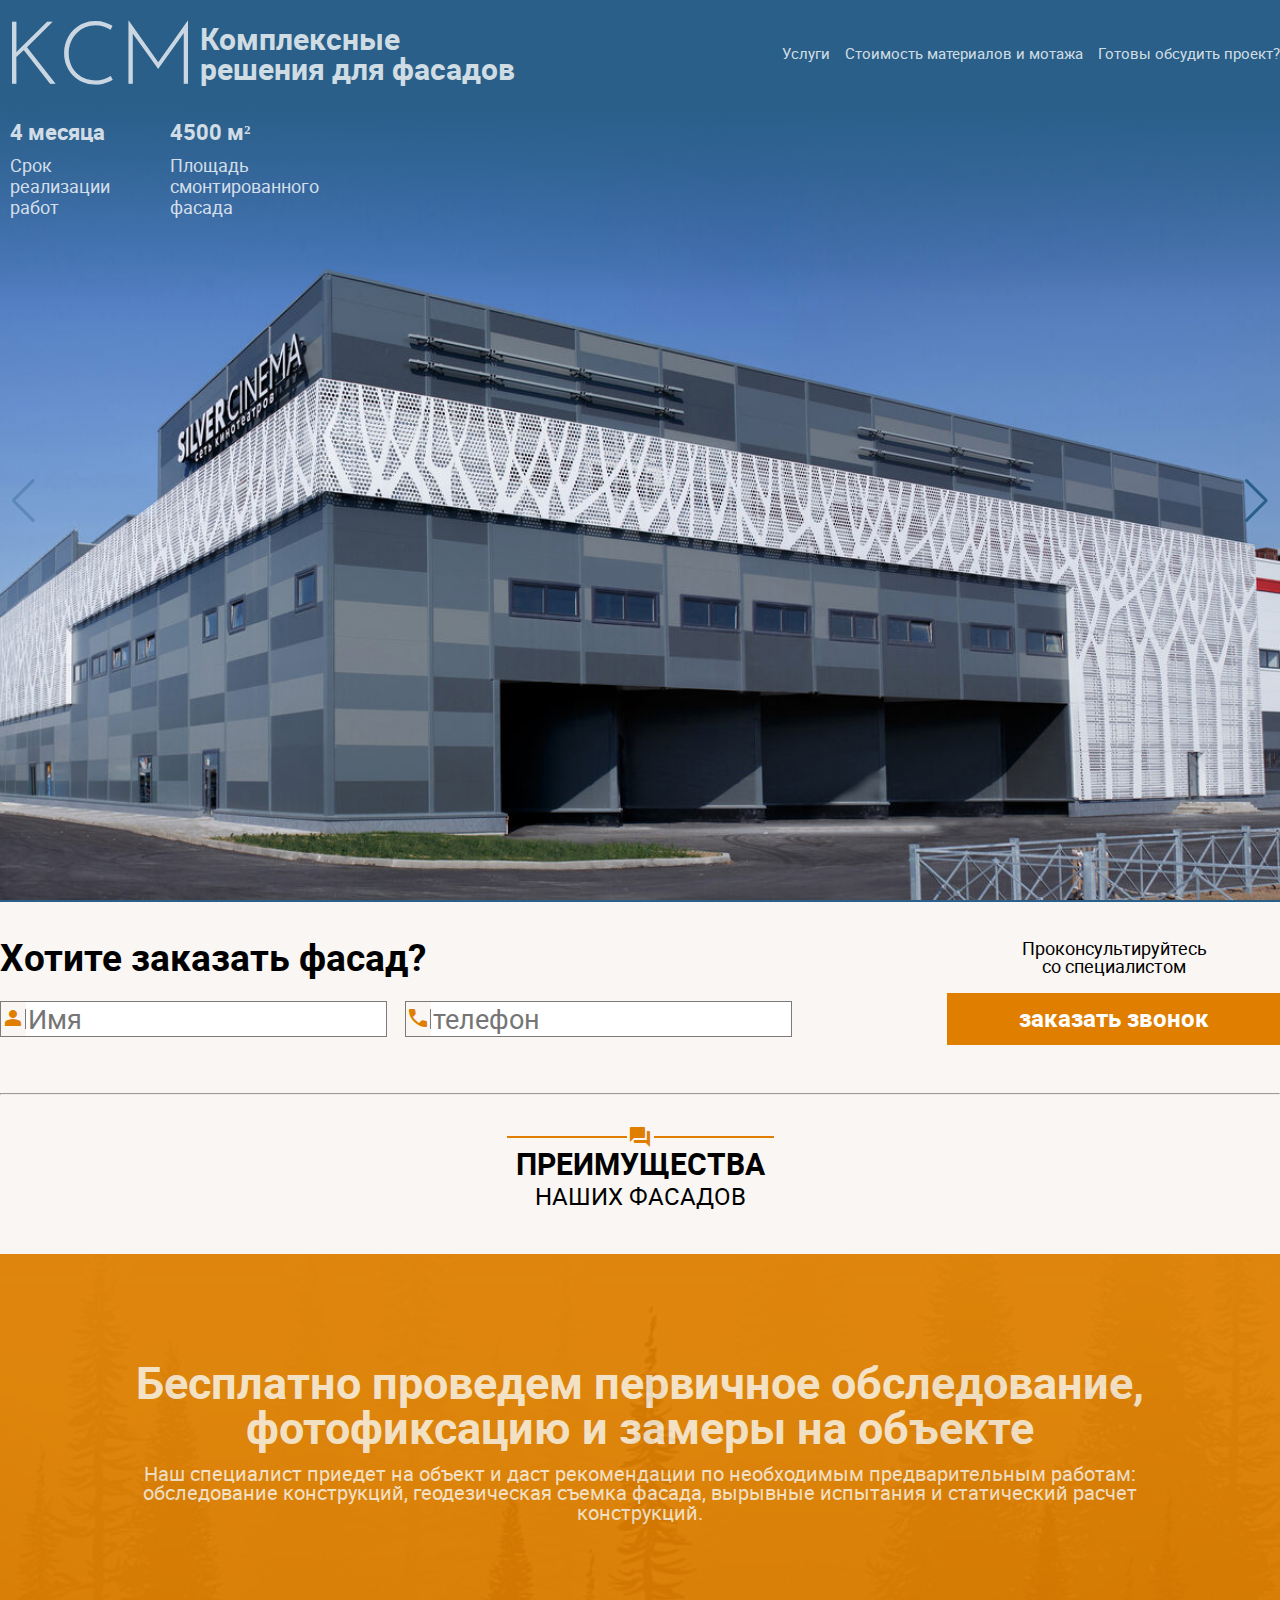
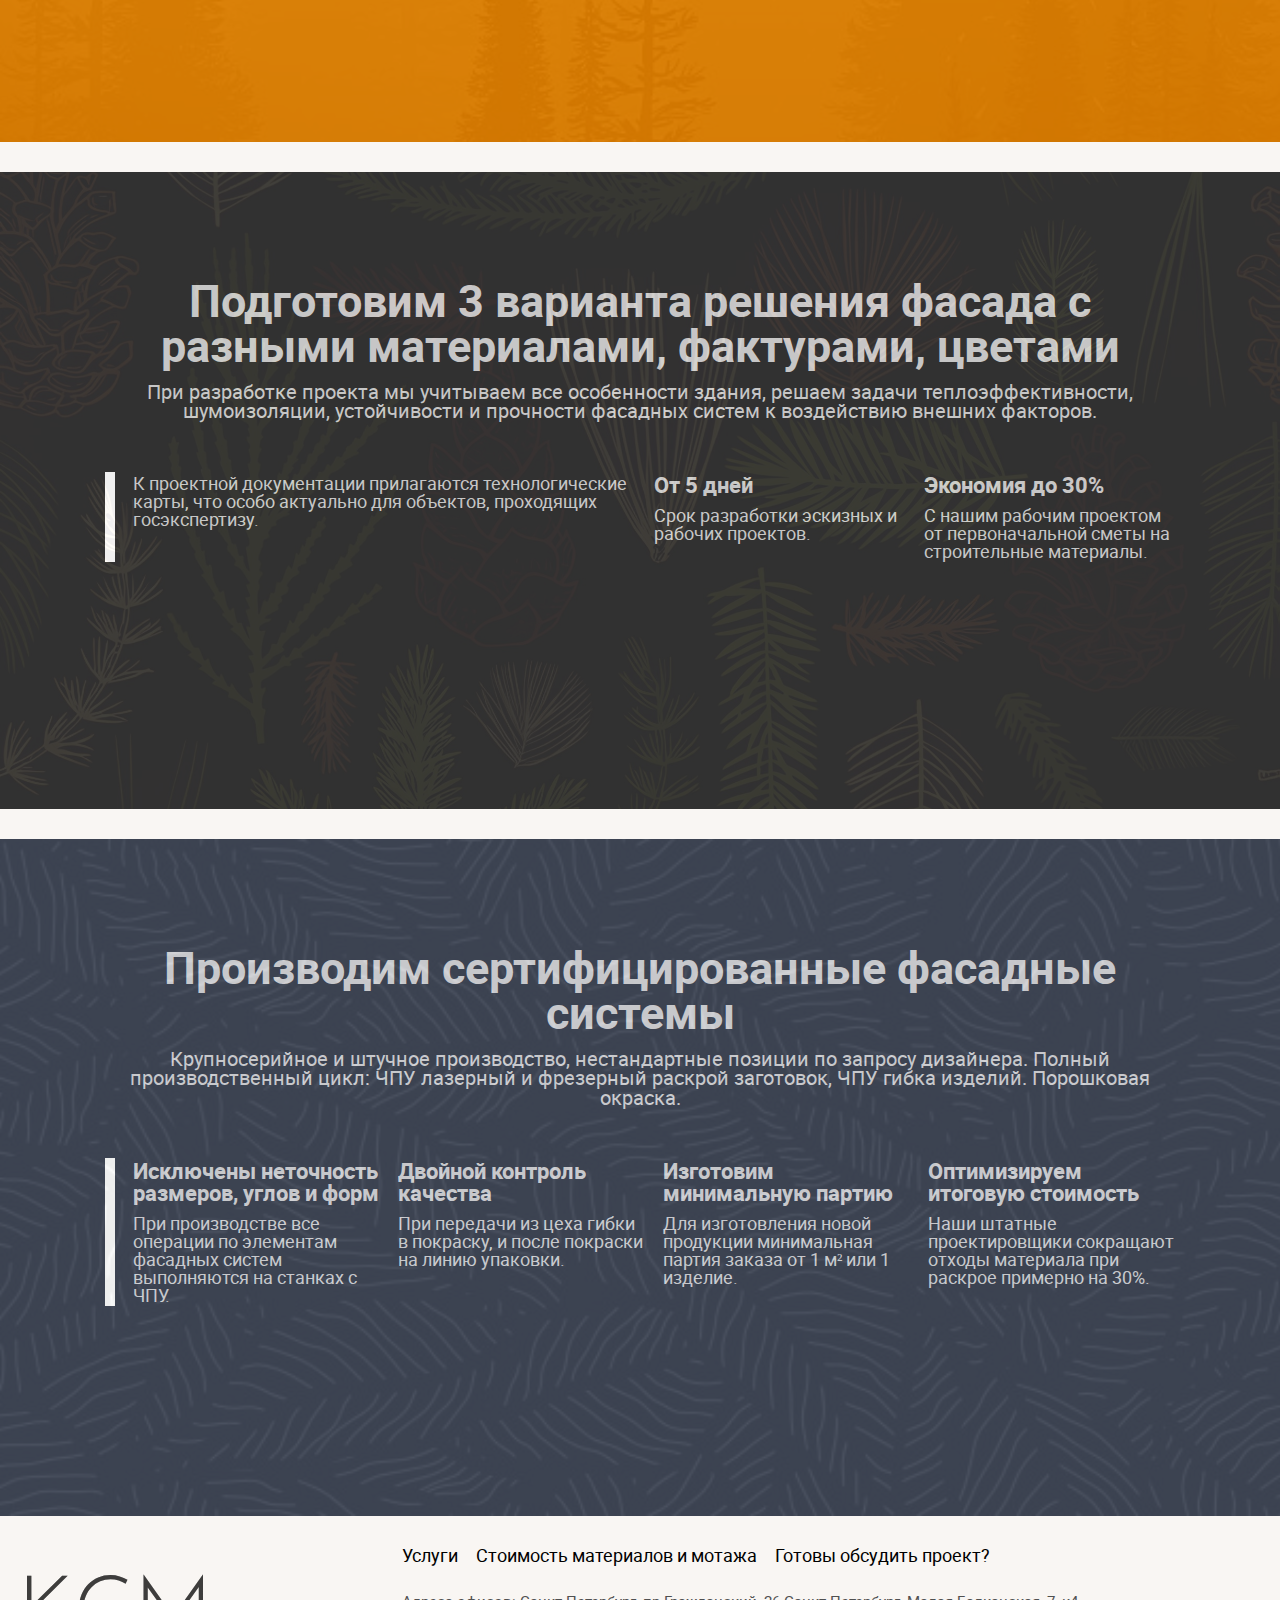
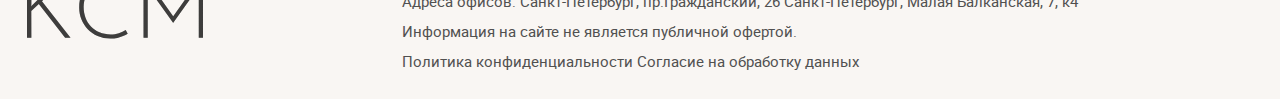
==== commit d4ec4444: "save" ====
--- a/src/index.html
+++ b/src/index.html
@@ -213,11 +213,11 @@
           </div>
           <ul class="section-advantages__list margin-wrapper">
             <li
-              class="section-advantages__item section-advantages__item_orange"
+              class="section-advantages__item section-advantages__item_orange bg_1"
               style="height: 488px"
             >
               <img
-                class="section-advantages__item-bg"
+                class="section-advantages__item-bg bg_1"
                 style="height: 488px"
                 src="./img/bg/bg.jpg"
                 alt=""
@@ -234,11 +234,11 @@
               </div>
             </li>
             <li
-              class="section-advantages__item section-advantages__item_grey bg700"
+              class="section-advantages__item section-advantages__item_grey bg_2"
               style="height: 637px"
             >
               <img
-                class="section-advantages__item-bg bg700"
+                class="section-advantages__item-bg bg_2"
                 style="height: 637px"
                 src="./img/bg/bg2.jpg"
                 alt=""
@@ -271,11 +271,11 @@
               </ul>
             </li>
             <li
-              class="section-advantages__item section-advantages__item_grey-blue bg800"
+              class="section-advantages__item section-advantages__item_grey-blue bg_3"
               style="height: 677px"
             >
               <img
-                class="section-advantages__item-bg bg800"
+                class="section-advantages__item-bg bg_3"
                 style="height: 677px"
                 src="./img/bg/bg3.jpg"
                 alt=""
@@ -331,18 +331,18 @@
           <img class="footer__logo-img" src="./icons/logo.svg" alt="" />
         </div>
         <div class="footer__nav-wrapper">
-          <nav class="header__nav nav">
+          <nav class="footer__nav nav">
             <ul class="nav__wrapper">
               <li class="nav__item">
-                <a href="" class="nav__item-link"> Услуги </a>
-              </li>
-              <li class="nav__item">
-                <a href="./prices.html" class="nav__item-link">
+                <a href="" class="nav__item-link_black"> Услуги </a>
+              </li>
+              <li class="nav__item">
+                <a href="./prices.html" class="nav__item-link_black">
                   Стоимость материалов и мотажа
                 </a>
               </li>
               <li class="nav__item">
-                <a href="./feedback.html" class="nav__item-link">
+                <a href="./feedback.html" class="nav__item-link_black">
                   Готовы обсудить проект?
                 </a>
               </li>
--- a/src/css/style.css
+++ b/src/css/style.css
@@ -133,6 +133,9 @@
 .nav__item-link {
   color: rgba(255, 255, 255, 0.8);
 }
+.nav__item-link__black {
+  color: #f9f6f3;
+}
 
 .main {
   width: 100%;
@@ -148,20 +151,20 @@
 .swiper-slide__img {
   -o-object-fit: cover;
      object-fit: cover;
-  width: 100vw;
+  width: 100%;
   height: calc(100vh - 100px);
 }
 .swiper-slide__bg {
   position: absolute;
   top: 0;
   left: 0;
-  width: 100vw;
+  width: 100%;
   height: 200px;
   background: linear-gradient(rgb(41, 95, 136), rgba(41, 95, 136, 0));
 }
 .swiper-slide__info_wrapper {
   position: absolute;
-  left: calc((100vw - 1300px) / 2 + 10px);
+  left: calc((100% - 1300px) / 2 + 10px);
   top: 10px;
 }
 .swiper-slide__list {
@@ -336,12 +339,9 @@
 }
 
 .footer {
-  color: #000;
+  color: #505050;
   display: flex;
   padding: 2em 0;
-}
-.footer__item-link {
-  color: #000;
 }
 .footer__logo-img {
   width: 200px;
@@ -368,23 +368,26 @@
   body {
     font-size: 15px;
   }
+  .footer {
+    padding: 0 1em 2em;
+  }
   .wrapper {
     width: 100%;
   }
   .section-advantages__item-bg {
-    width: 99vw;
+    width: 100%;
+  }
+  .section-advantages__item {
+    padding: 7em;
+  }
+  .section-advantages__item-title {
+    padding: 0;
+  }
+  .section-advantages__item-text {
+    padding: 0;
   }
   .swiper-slide__info_wrapper {
     left: 10px;
-  }
-  .section-advantages__item {
-    padding: 7em;
-  }
-  .section-advantages__item-title {
-    padding: 0;
-  }
-  .section-advantages__item-text {
-    padding: 0;
   }
 }
 @media screen and (max-width: 970px) {
@@ -392,7 +395,7 @@
     font-size: 14px;
   }
   .section-advantages__item {
-    padding: 3em;
+    padding: 6em;
   }
 }
 @media screen and (max-width: 770px) {
@@ -413,7 +416,7 @@
     justify-content: center;
   }
   .section-advantages__item {
-    padding: 1em;
+    padding: 5em;
   }
 }
 @media screen and (max-width: 680px) {
@@ -433,12 +436,33 @@
   .section-advantages__item-info-list {
     flex-direction: column;
   }
+  .section-advantages__item {
+    padding: 1em;
+  }
 }
 @media screen and (max-width: 426px) {
+  h4 {
+    font-size: 2em;
+  }
+  .section-advantages__item-title {
+    text-align: left;
+  }
+  .section-advantages__item-text {
+    text-align: left;
+  }
   .header__title {
     display: none;
   }
   .header__top {
     justify-content: center;
   }
+  .footer__wrapper {
+    flex-direction: column;
+  }
+  .bg_1 {
+    height: 350px !important;
+  }
+  .bg_3 {
+    height: 740px !important;
+  }
 }/*# sourceMappingURL=style.css.map */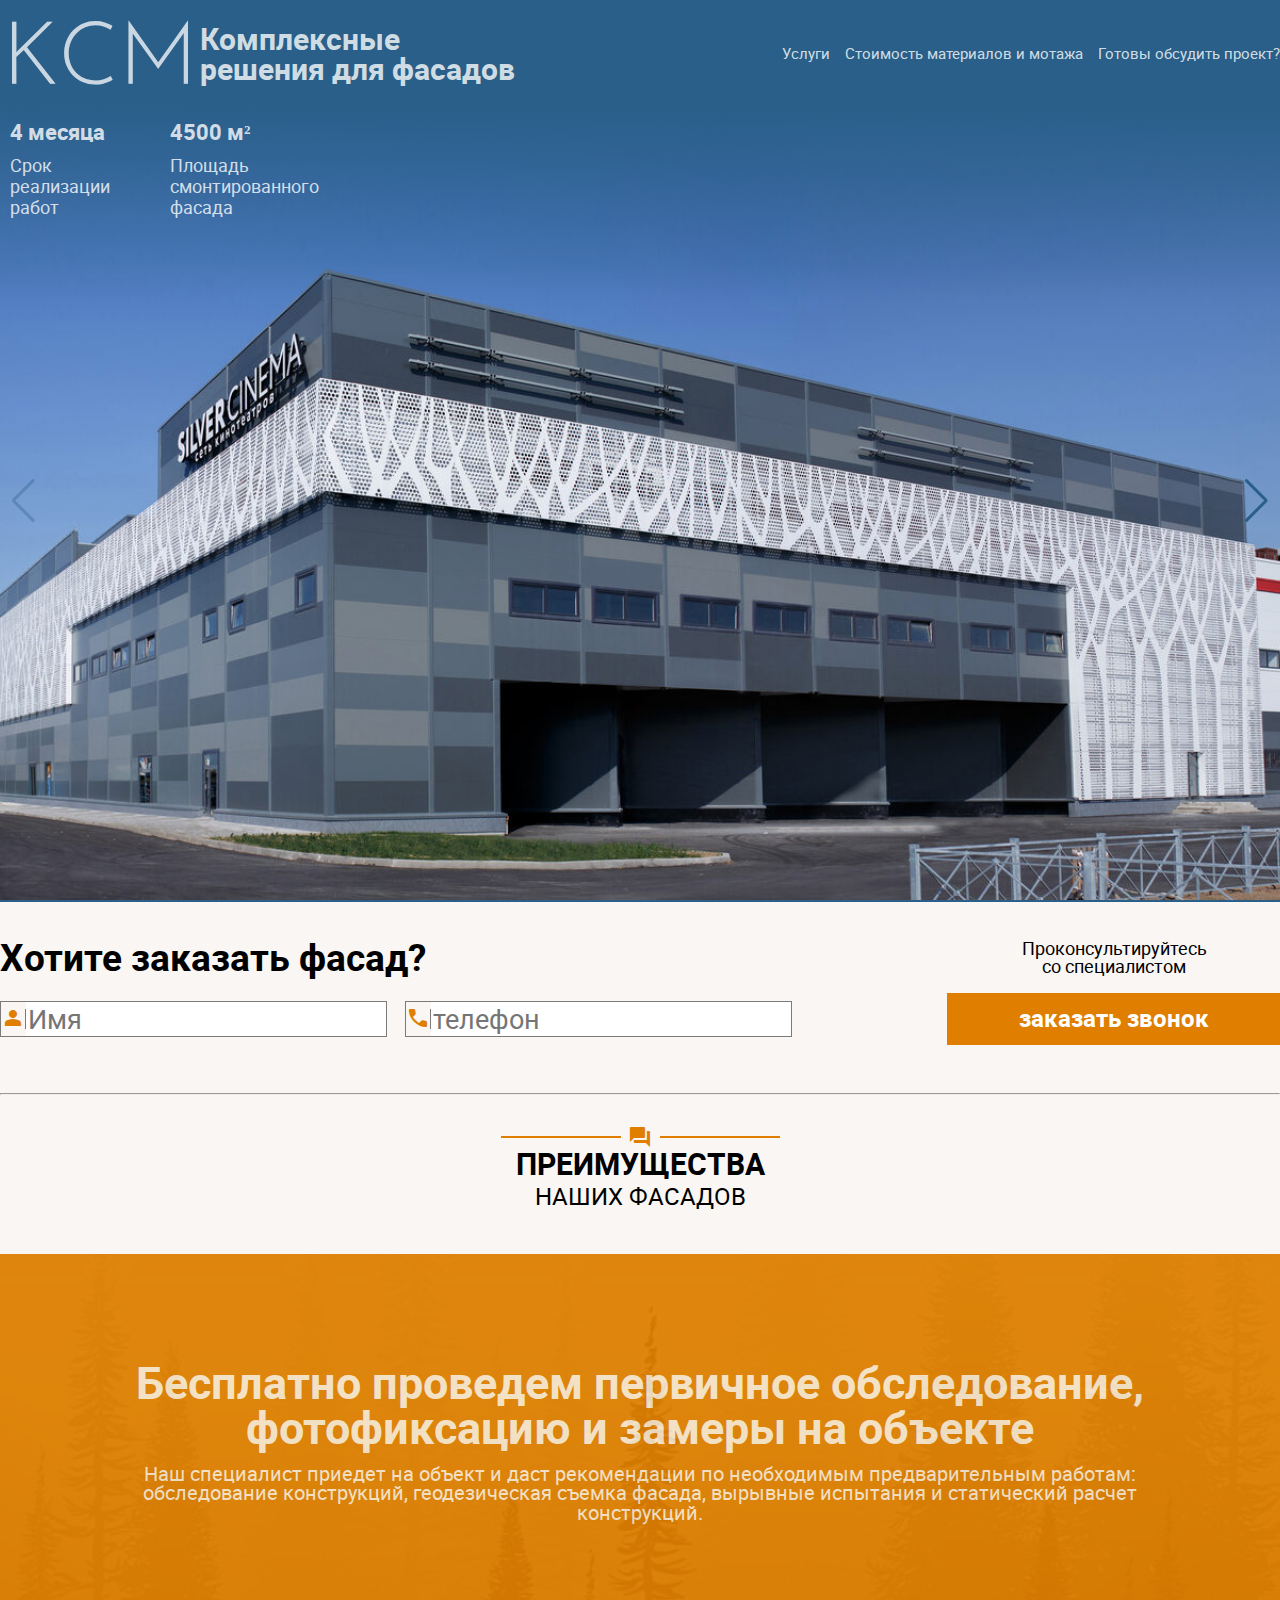
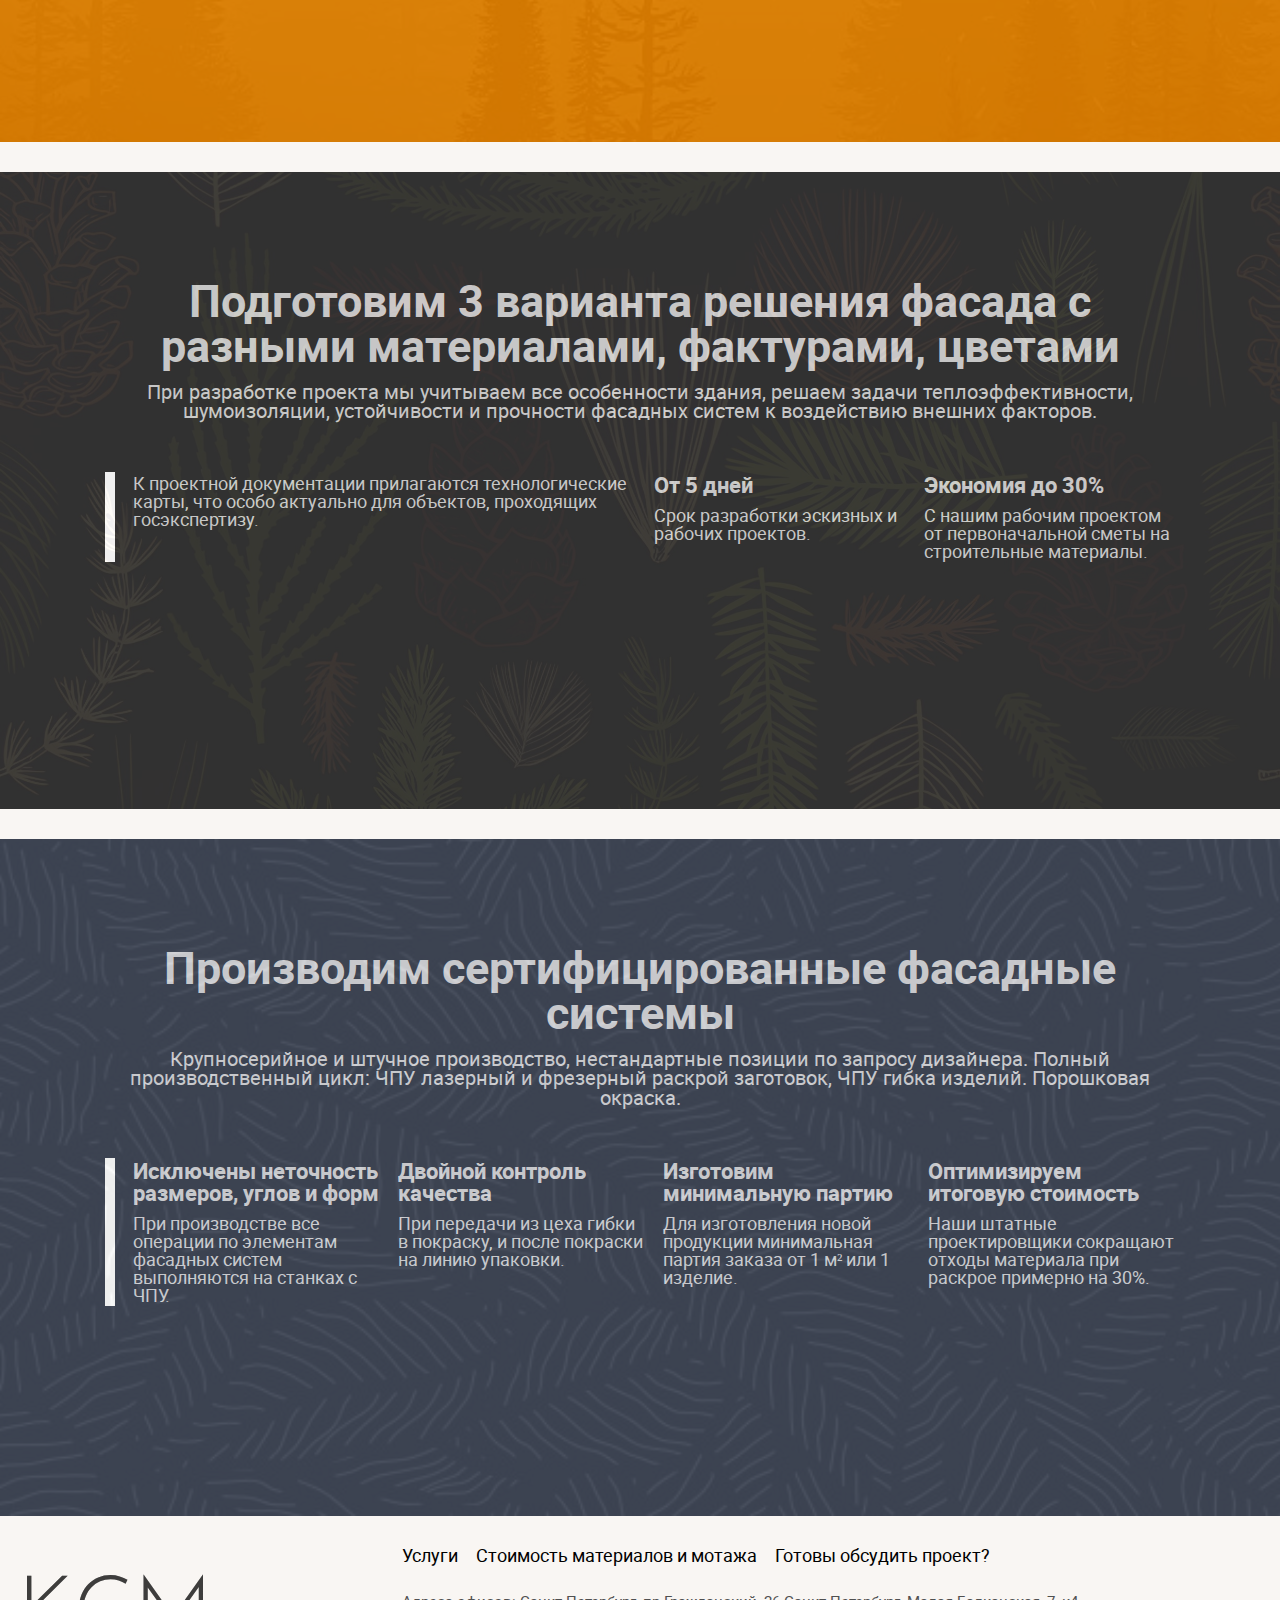
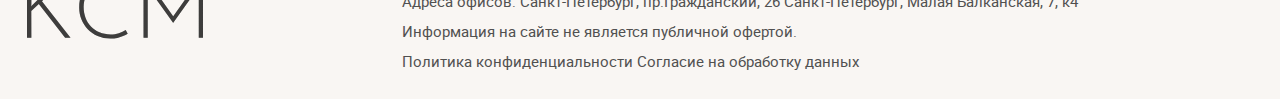
==== commit eccac9e6: "save" ====
--- a/src/index.html
+++ b/src/index.html
@@ -11,7 +11,7 @@
     <title>KCM</title>
   </head>
   <body>
-    <header class="header">
+    <header id="body" class="header">
       <div class="header__wrapper wrapper">
         <div class="header__top">
           <div class="header__logo">
@@ -50,6 +50,13 @@
         <div class="header__bottom"></div>
       </div>
     </header>
+    <a class="button-UP" href="#body">
+      <span
+        class="button-UP__material-symbols-outlined material-symbols-outlined"
+      >
+        north
+      </span>
+    </a>
     <main class="main">
       <!-- Slider main container -->
       <div class="swiper">
@@ -328,7 +335,9 @@
     <footer class="footer">
       <div class="footer__wrapper wrapper">
         <div class="logo">
-          <img class="footer__logo-img" src="./icons/logo.svg" alt="" />
+          <a class="header__logo-link" href="./index.html">
+            <img class="footer__logo-img" src="./icons/logo.svg" alt="" />
+          </a>
         </div>
         <div class="footer__nav-wrapper">
           <nav class="footer__nav nav">
@@ -363,6 +372,6 @@
       </div>
     </footer>
     <script src="./js/swiper.js"></script>
-    <script src="./js/script.js"></script>
+    <script src="./js/swiper_init.js"></script>
   </body>
 </html>
--- a/src/css/style.css
+++ b/src/css/style.css
@@ -28,6 +28,10 @@
   box-sizing: border-box;
 }
 
+html {
+  scroll-behavior: smooth;
+}
+
 body {
   font-family: Roboto;
   font-weight: 400;
@@ -96,11 +100,11 @@
 }
 
 .swiper {
-  background-color: rgb(41, 95, 136);
+  background-color: #295f88;
 }
 
 .header {
-  background-color: rgb(41, 95, 136);
+  background-color: #295f88;
   width: 100%;
   display: flex;
   color: rgba(255, 255, 255, 0.8);
@@ -142,7 +146,7 @@
 }
 
 .section-swiper {
-  background-color: rgb(41, 95, 136);
+  background-color: #295f88;
 }
 
 .swiper-slide {
@@ -160,7 +164,7 @@
   left: 0;
   width: 100%;
   height: 200px;
-  background: linear-gradient(rgb(41, 95, 136), rgba(41, 95, 136, 0));
+  background: linear-gradient(#295f88, rgba(41, 95, 136, 0));
 }
 .swiper-slide__info_wrapper {
   position: absolute;
@@ -332,6 +336,7 @@
 .title {
   display: flex;
   align-items: center;
+  gap: 0.5em;
 }
 .title__line {
   border-top: 2px solid #e07e00;
@@ -362,6 +367,26 @@
   display: flex;
   flex-direction: column;
   gap: 2em;
+}
+
+.button-UP {
+  z-index: 1;
+  cursor: pointer;
+  position: absolute;
+  position: sticky;
+  width: 50px;
+  height: 50px;
+  border-radius: 50px;
+  margin-top: -50px;
+  top: 90dvh;
+  left: 95.5vw;
+  background-color: rgba(0, 0, 0, 0.2);
+  display: flex;
+  align-items: center;
+  justify-content: center;
+}
+.button-UP__material-symbols-outlined {
+  color: #000;
 }
 
 @media screen and (max-width: 1300px) {
@@ -420,6 +445,9 @@
   }
 }
 @media screen and (max-width: 680px) {
+  h5 {
+    text-decoration: underline;
+  }
   .header {
     height: 200px;
   }
@@ -435,9 +463,13 @@
   }
   .section-advantages__item-info-list {
     flex-direction: column;
+    border-left: 4px solid #fff;
   }
   .section-advantages__item {
     padding: 1em;
+  }
+  .button-UP {
+    display: none;
   }
 }
 @media screen and (max-width: 426px) {
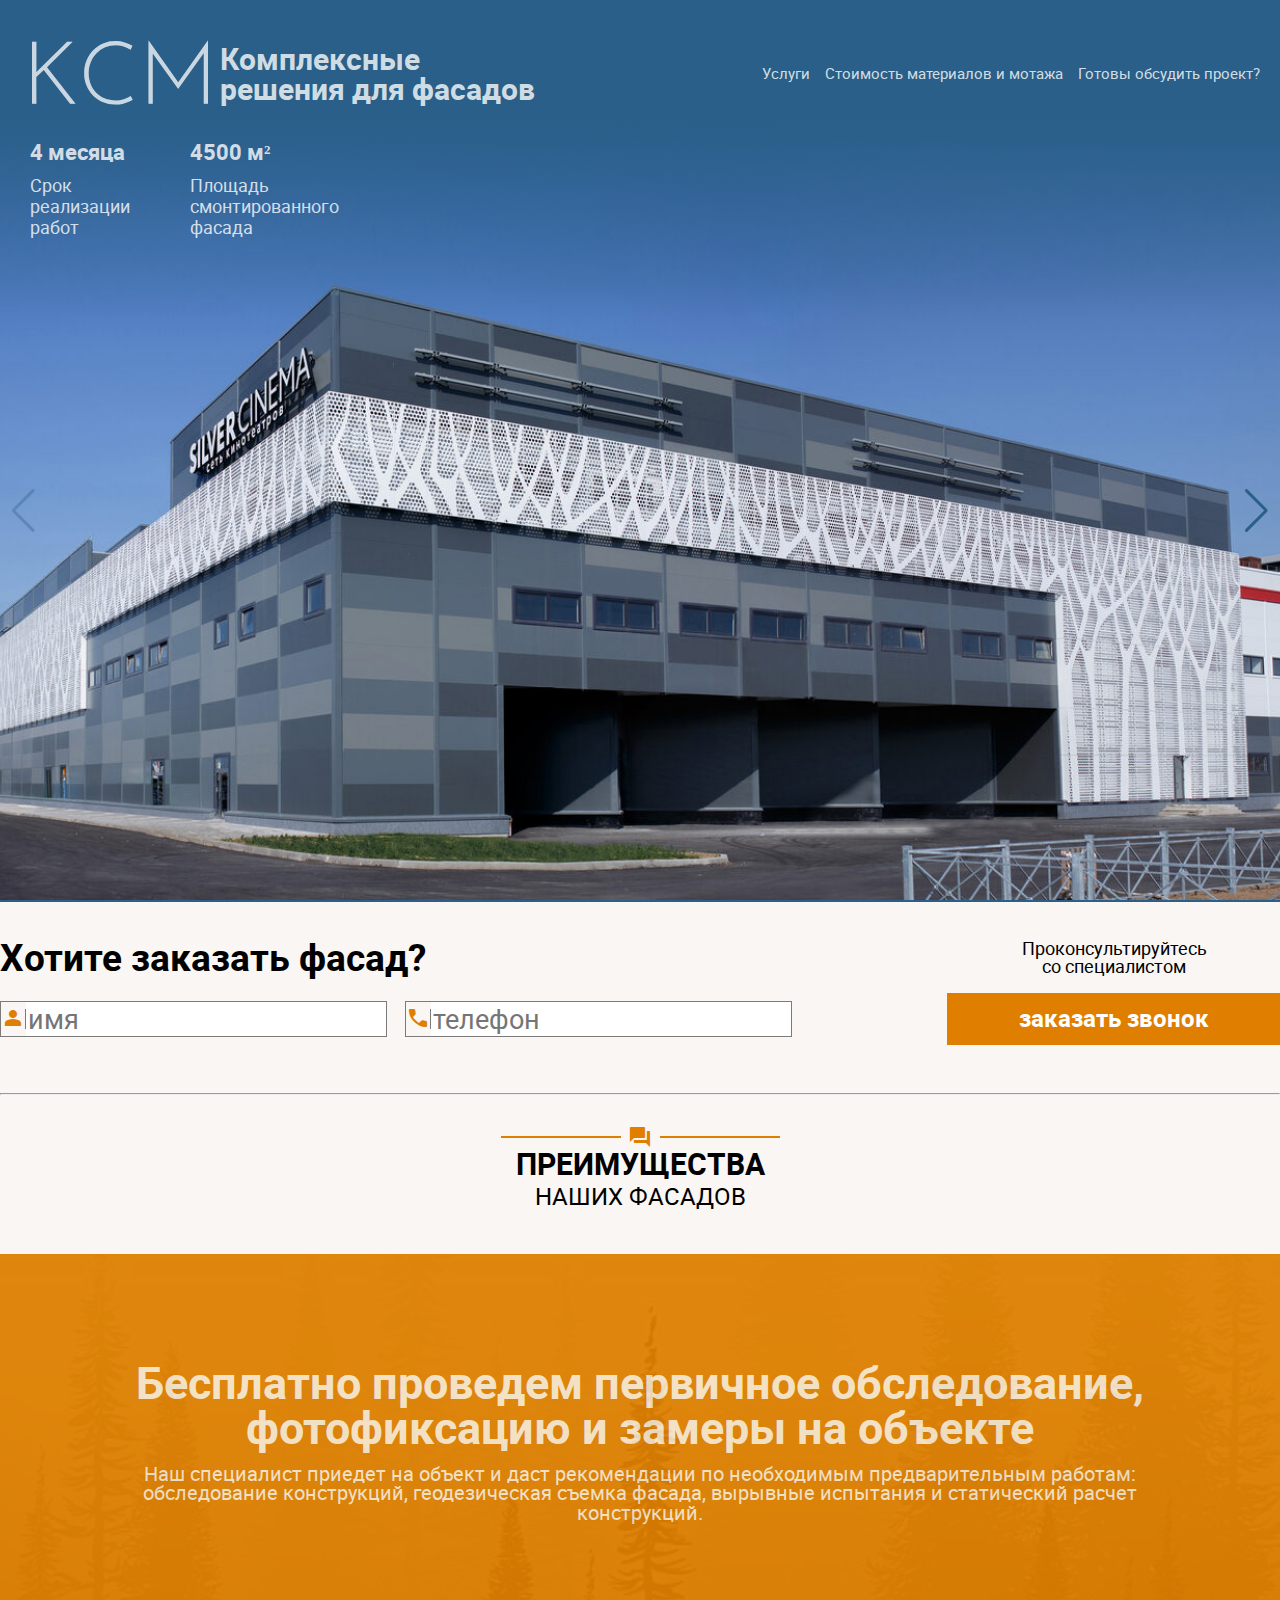
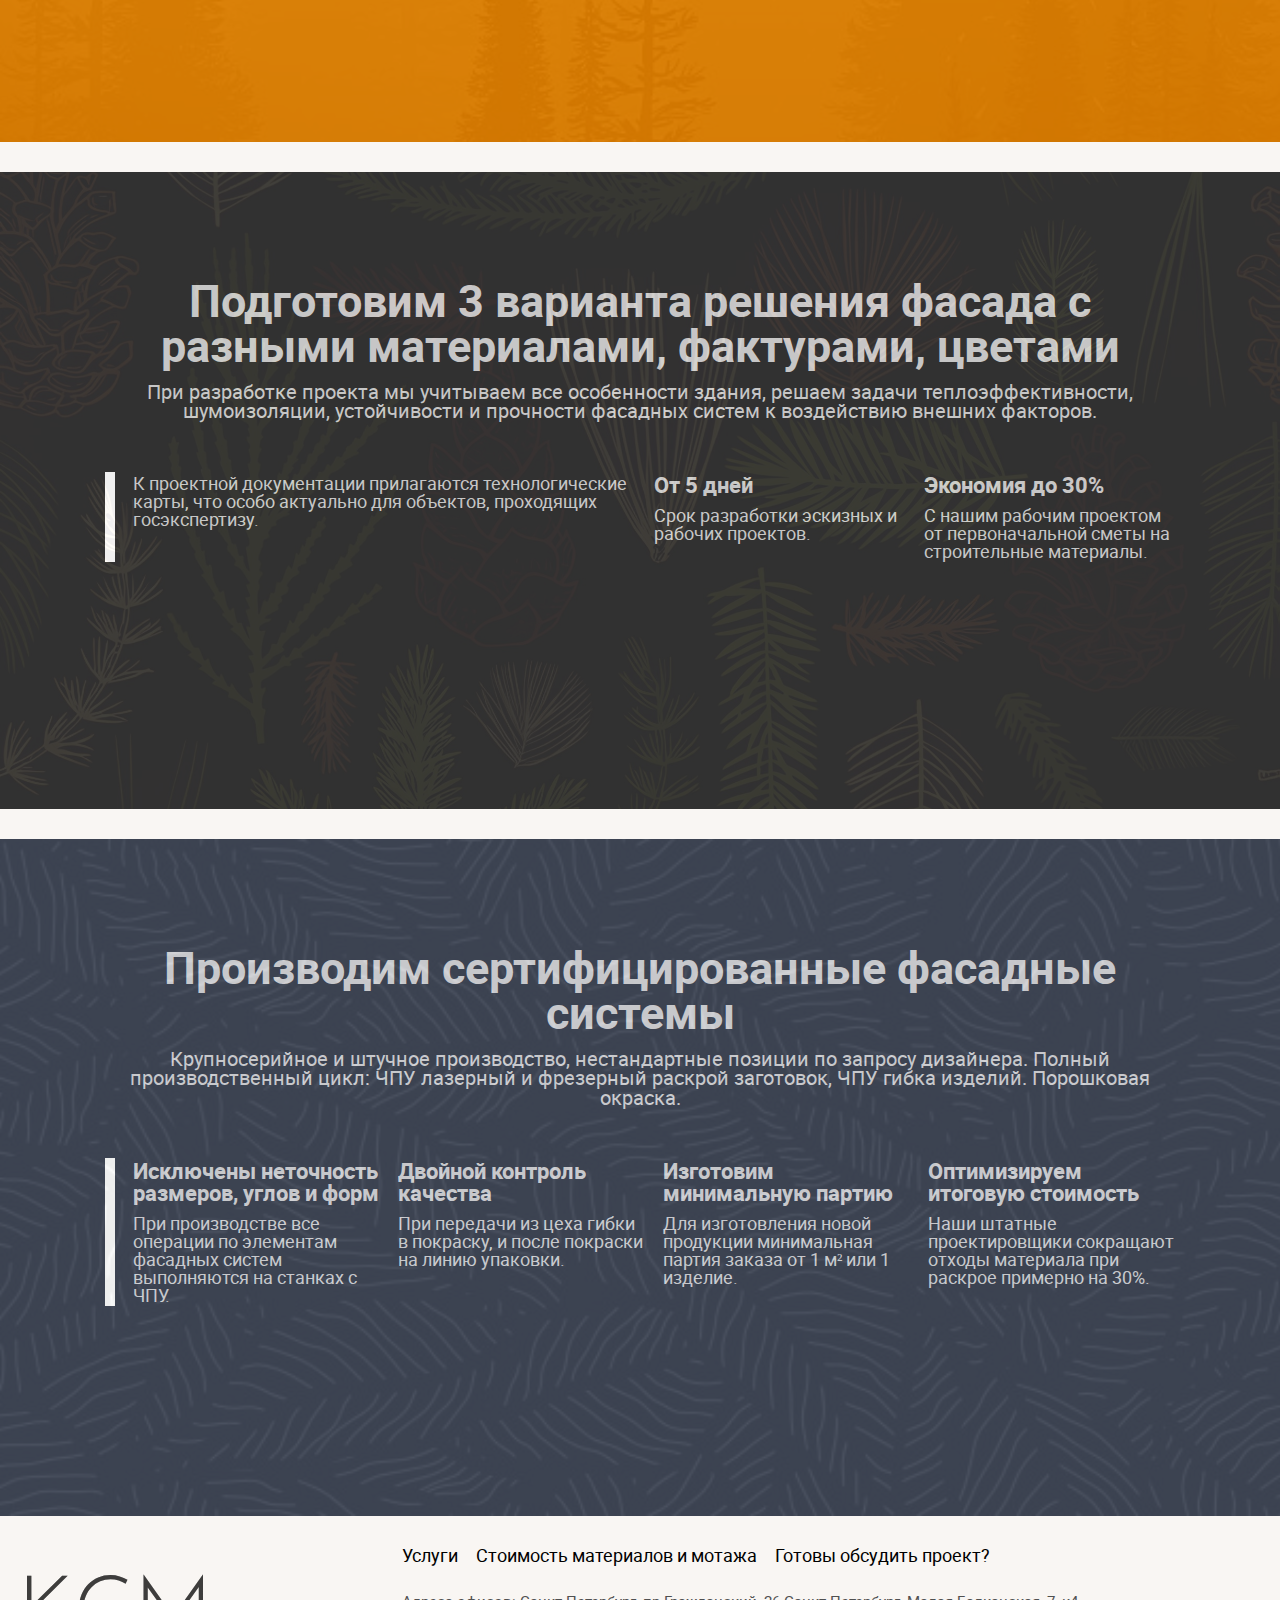
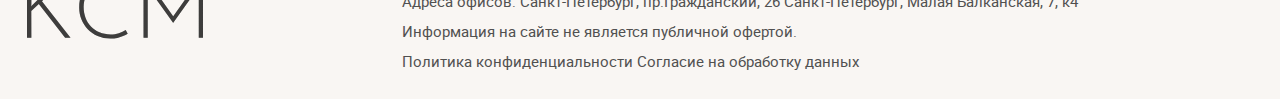
==== commit 28c35244: "com" ====
--- a/src/index.html
+++ b/src/index.html
@@ -171,7 +171,7 @@
                   <div class="form__line line"></div>
                   <input
                     class="form__input"
-                    placeholder="Имя"
+                    placeholder="имя"
                     name="name"
                     type="text"
                     required
@@ -343,7 +343,7 @@
           <nav class="footer__nav nav">
             <ul class="nav__wrapper">
               <li class="nav__item">
-                <a href="" class="nav__item-link_black"> Услуги </a>
+                <a href="#section-advantages" class="nav__item-link_black"> Услуги </a>
               </li>
               <li class="nav__item">
                 <a href="./prices.html" class="nav__item-link_black">
--- a/src/css/style.css
+++ b/src/css/style.css
@@ -108,7 +108,8 @@
   width: 100%;
   display: flex;
   color: rgba(255, 255, 255, 0.8);
-  height: 100px;
+  height: 120px;
+  padding: 20px;
 }
 .header__top {
   width: 100%;
@@ -156,7 +157,7 @@
   -o-object-fit: cover;
      object-fit: cover;
   width: 100%;
-  height: calc(100vh - 100px);
+  height: calc(100vh - 120px);
 }
 .swiper-slide__bg {
   position: absolute;
@@ -412,7 +413,7 @@
     padding: 0;
   }
   .swiper-slide__info_wrapper {
-    left: 10px;
+    left: 30px;
   }
 }
 @media screen and (max-width: 970px) {
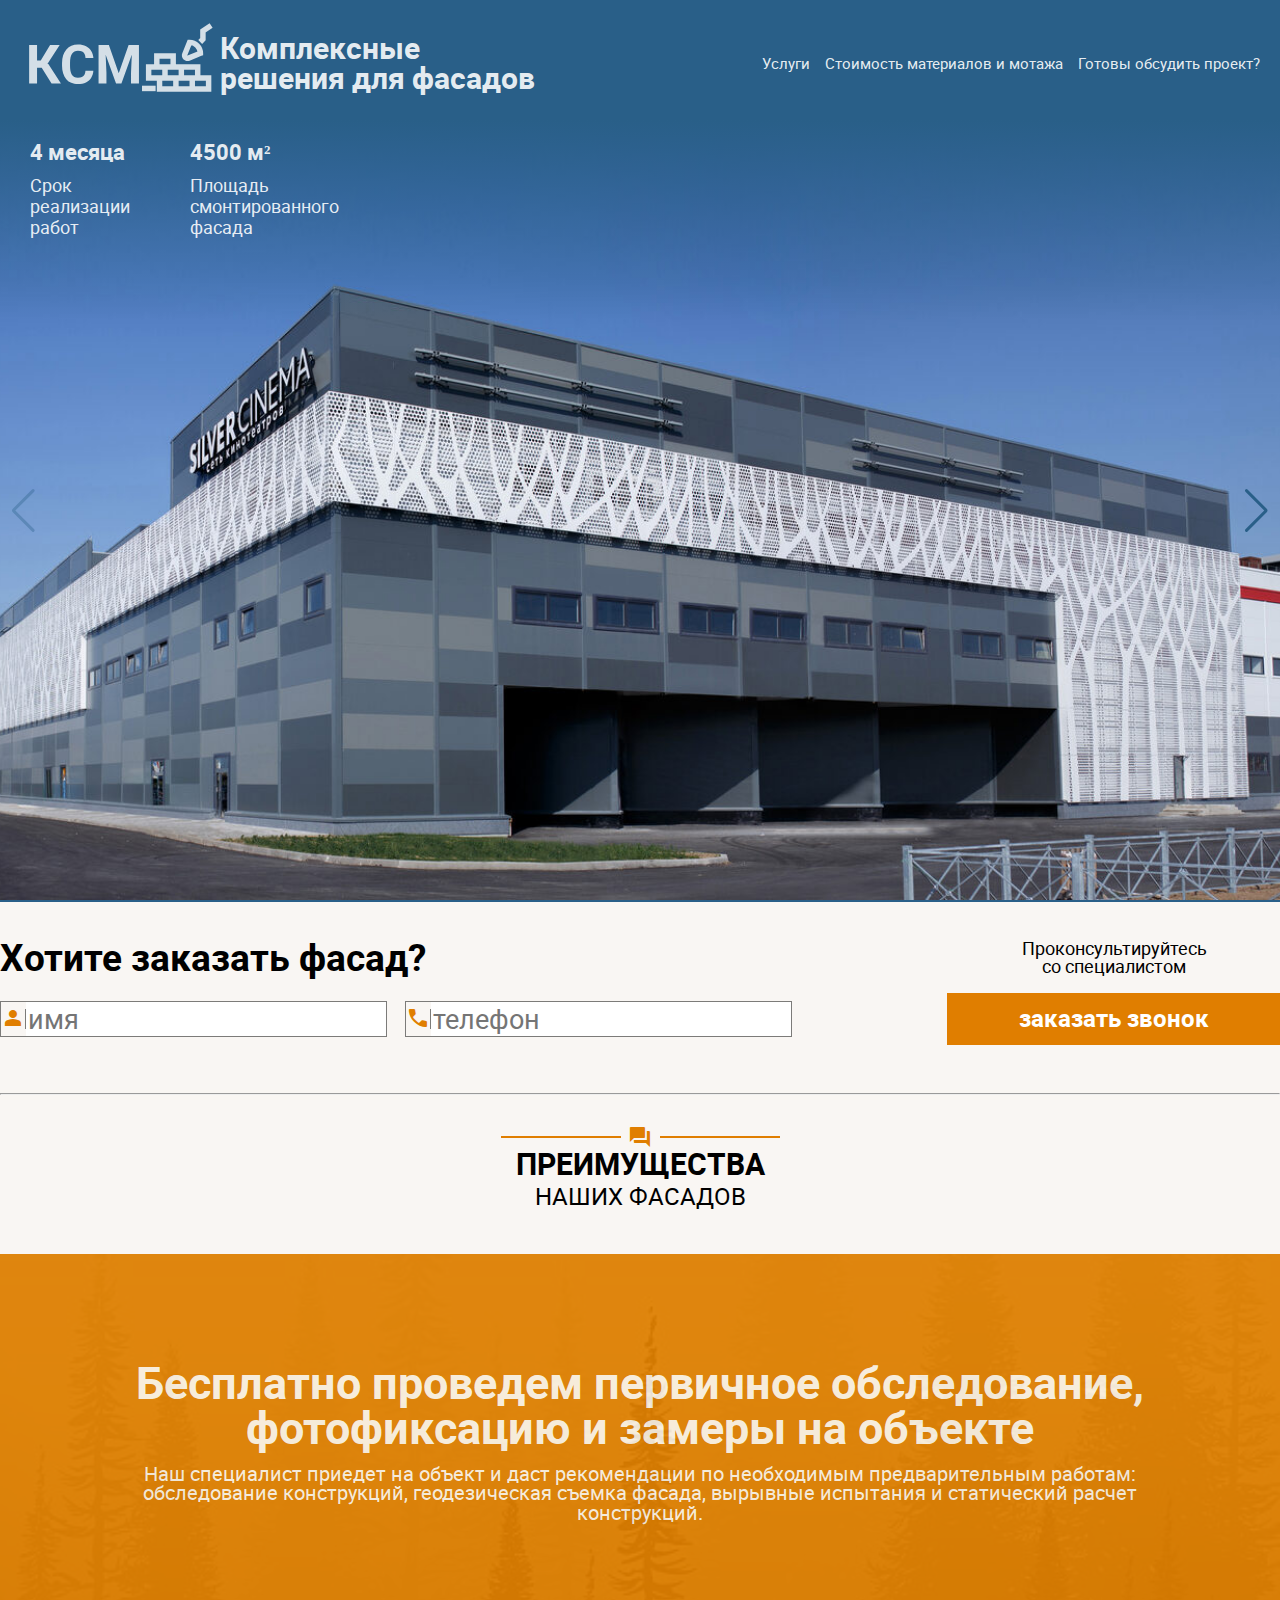
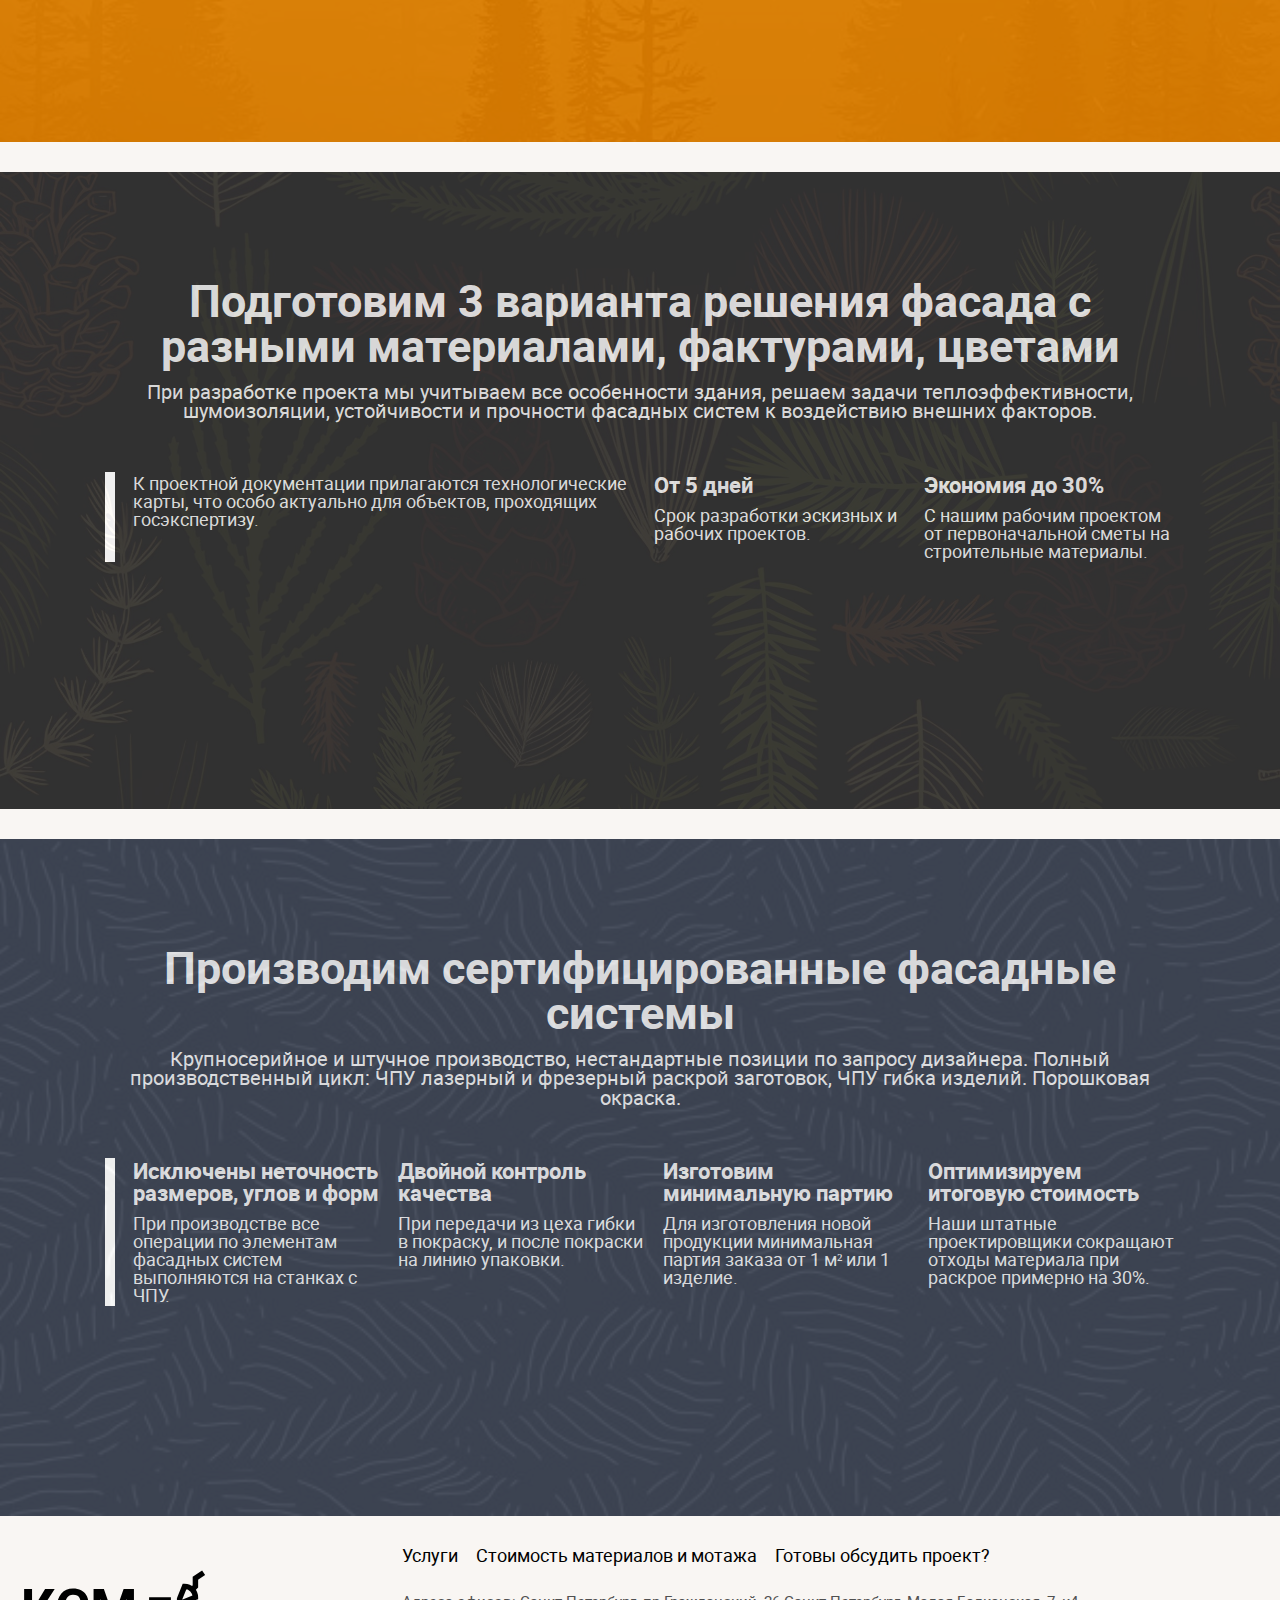
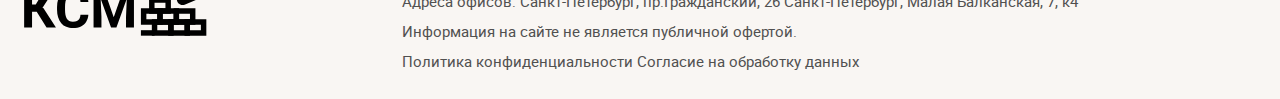
==== commit 72f14f77: "com" ====
--- a/src/index.html
+++ b/src/index.html
@@ -1,377 +1,349 @@
 <!DOCTYPE html>
 <html lang="">
-  <head>
-    <meta charset="UTF-8" />
-    <meta name="viewport" content="width=device-width, initial-scale=1.0" />
-    <link rel="stylesheet" href="./css/reset.css" />
-    <link rel="stylesheet" href="./css/normalise.css" />
-    <link rel="stylesheet" href="./css/swiper.css" />
-    <link rel="stylesheet" href="./css/style.css" />
-    <link rel="stylesheet" href="./css/google-icons.css" />
-    <title>KCM</title>
-  </head>
-  <body>
-    <header id="body" class="header">
-      <div class="header__wrapper wrapper">
-        <div class="header__top">
-          <div class="header__logo">
-            <a class="header__logo-link" href="./index.html">
-              <img
-                class="header__logo-img"
-                src="./icons/logo-light.svg"
-                alt=""
-              />
-            </a>
-            <h2 class="header__title">
-              Комплексные <br />
-              решения для фасадов
-            </h2>
-          </div>
-          <nav class="header__nav nav">
-            <ul class="nav__wrapper">
-              <li class="nav__item">
-                <a href="#section-advantages" class="nav__item-link">
-                  Услуги
-                </a>
-              </li>
-              <li class="nav__item">
-                <a href="./prices.html" class="nav__item-link">
-                  Стоимость материалов и мотажа
-                </a>
-              </li>
-              <li class="nav__item">
-                <a href="./feedback.html" class="nav__item-link">
-                  Готовы обсудить проект?
-                </a>
-              </li>
-            </ul>
-          </nav>
-        </div>
-        <div class="header__bottom"></div>
-      </div>
-    </header>
-    <a class="button-UP" href="#body">
-      <span
-        class="button-UP__material-symbols-outlined material-symbols-outlined"
-      >
-        north
-      </span>
-    </a>
-    <main class="main">
-      <!-- Slider main container -->
-      <div class="swiper">
-        <!-- Additional required wrapper -->
-        <div class="swiper-wrapper">
-          <!-- Slides -->
-          <div class="swiper-slide">
-            <div class="swiper-slide__bg"></div>
-            <div class="swiper-slide__info_wrapper">
-              <ul class="swiper-slide__list">
-                <li class="swiper-slide__item">
-                  <div class="swiper-slide__key swiper-slide__key_title">
-                    4 месяца
-                  </div>
-                  <div class="swiper-slide__value swiper-slide__value_title">
-                    4500 м²
-                  </div>
-                </li>
-                <li class="swiper-slide__item">
-                  <div class="swiper-slide__key">Срок</div>
-                  <div class="swiper-slide__value">Площадь</div>
-                </li>
-                <li class="swiper-slide__item">
-                  <div class="swiper-slide__key">реализации</div>
-                  <div class="swiper-slide__value">смонтированного</div>
-                </li>
-                <li class="swiper-slide__item">
-                  <div class="swiper-slide__key">работ</div>
-                  <div class="swiper-slide__value">фасада</div>
-                </li>
-              </ul>
+
+<head>
+  <meta charset="UTF-8" />
+  <meta name="viewport" content="width=device-width, initial-scale=1.0" />
+
+  <link rel="apple-touch-icon" sizes="57x57" href="./icons/fav-icon/apple-icon-57x57.png" />
+  <link rel="apple-touch-icon" sizes="60x60" href="./icons/fav-icon/apple-icon-60x60.png" />
+  <link rel="apple-touch-icon" sizes="72x72" href="./icons/fav-icon/apple-icon-72x72.png" />
+  <link rel="apple-touch-icon" sizes="76x76" href="./icons/fav-icon/apple-icon-76x76.png" />
+  <link rel="apple-touch-icon" sizes="114x114" href="./icons/fav-icon/apple-icon-114x114.png" />
+  <link rel="apple-touch-icon" sizes="120x120" href="./icons/fav-icon/apple-icon-120x120.png" />
+  <link rel="apple-touch-icon" sizes="144x144" href="./icons/fav-icon/apple-icon-144x144.png" />
+  <link rel="apple-touch-icon" sizes="152x152" href="./icons/fav-icon/apple-icon-152x152.png" />
+  <link rel="apple-touch-icon" sizes="180x180" href="./icons/fav-icon/apple-icon-180x180.png" />
+  <link rel="icon" type="image/png" sizes="192x192" href="./icons/fav-icon/android-icon-192x192.png" />
+  <link rel="icon" type="image/png" sizes="32x32" href="./icons/fav-icon/favicon-32x32.png" />
+  <link rel="icon" type="image/png" sizes="96x96" href="./icons/fav-icon/favicon-96x96.png" />
+  <link rel="icon" type="image/png" sizes="16x16" href="./icons/fav-icon/favicon-16x16.png" />
+  <link rel="manifest" href="/manifest.json" />
+  <meta name="msapplication-TileColor" content="#ffffff" />
+  <meta name="msapplication-TileImage" content="./icons/fav-icon/ms-icon-144x144.png" />
+  <meta name="theme-color" content="#ffffff" />
+
+  <link rel="stylesheet" href="./css/reset.css" />
+  <link rel="stylesheet" href="./css/normalise.css" />
+  <link rel="stylesheet" href="./css/swiper.css" />
+  <link rel="stylesheet" href="./css/style.css" />
+  <link rel="stylesheet" href="./css/google-icons.css" />
+  <title>KCM</title>
+</head>
+
+<body>
+  <header id="body" class="header">
+    <div class="header__wrapper wrapper">
+      <div class="header__top">
+        <div class="header__logo">
+          <a class="header__logo-link" href="./index.html">
+            <img class="header__logo-img" src="./icons/logo-light.svg" alt="" />
+          </a>
+          <h2 class="header__title">
+            Комплексные <br />
+            решения для фасадов
+          </h2>
+        </div>
+        <nav class="header__nav nav">
+          <ul class="nav__wrapper">
+            <li class="nav__item">
+              <a href="#section-advantages" class="nav__item-link">
+                Услуги
+              </a>
+            </li>
+            <li class="nav__item">
+              <a href="./prices.html" class="nav__item-link">
+                Стоимость материалов и мотажа
+              </a>
+            </li>
+            <li class="nav__item">
+              <a href="./feedback.html" class="nav__item-link">
+                Готовы обсудить проект?
+              </a>
+            </li>
+          </ul>
+        </nav>
+      </div>
+      <div class="header__bottom"></div>
+    </div>
+  </header>
+  <a class="button-UP" href="#body">
+    <span class="button-UP__material-symbols-outlined material-symbols-outlined">
+      north
+    </span>
+  </a>
+  <main class="main">
+    <!-- Slider main container -->
+    <div class="swiper">
+      <!-- Additional required wrapper -->
+      <div class="swiper-wrapper">
+        <!-- Slides -->
+        <div class="swiper-slide">
+          <div class="swiper-slide__bg"></div>
+          <div class="swiper-slide__info_wrapper">
+            <ul class="swiper-slide__list">
+              <li class="swiper-slide__item">
+                <div class="swiper-slide__key swiper-slide__key_title">
+                  4 месяца
+                </div>
+                <div class="swiper-slide__value swiper-slide__value_title">
+                  4500 м²
+                </div>
+              </li>
+              <li class="swiper-slide__item">
+                <div class="swiper-slide__key">Срок</div>
+                <div class="swiper-slide__value">Площадь</div>
+              </li>
+              <li class="swiper-slide__item">
+                <div class="swiper-slide__key">реализации</div>
+                <div class="swiper-slide__value">смонтированного</div>
+              </li>
+              <li class="swiper-slide__item">
+                <div class="swiper-slide__key">работ</div>
+                <div class="swiper-slide__value">фасада</div>
+              </li>
+            </ul>
+          </div>
+          <img class="swiper-slide__img" src="./img/swiper/3.png" alt="" />
+        </div>
+        <div class="swiper-slide">
+          <div class="swiper-slide__bg"></div>
+          <div class="swiper-slide__info_wrapper">
+            <ul class="swiper-slide__list">
+              <li class="swiper-slide__item">
+                <div class="swiper-slide__key swiper-slide__key_title">
+                  2,5 месяца
+                </div>
+                <div class="swiper-slide__value swiper-slide__value_title">
+                  4800 м²
+                </div>
+              </li>
+              <li class="swiper-slide__item">
+                <div class="swiper-slide__key">Срок</div>
+                <div class="swiper-slide__value">Площадь</div>
+              </li>
+              <li class="swiper-slide__item">
+                <div class="swiper-slide__key">реализации</div>
+                <div class="swiper-slide__value">смонтированного</div>
+              </li>
+              <li class="swiper-slide__item">
+                <div class="swiper-slide__key">работ</div>
+                <div class="swiper-slide__value">фасада</div>
+              </li>
+            </ul>
+          </div>
+          <img class="swiper-slide__img" src="./img/swiper/2.png" alt="" />
+        </div>
+        <div class="swiper-slide">
+          <div class="swiper-slide__bg"></div>
+
+          <div class="swiper-slide__info_wrapper">
+            <ul class="swiper-slide__list">
+              <li class="swiper-slide__item">
+                <div class="swiper-slide__key swiper-slide__key_title">
+                  3 месяца
+                </div>
+                <div class="swiper-slide__value swiper-slide__value_title">
+                  2750 м²
+                </div>
+              </li>
+              <li class="swiper-slide__item">
+                <div class="swiper-slide__key">Срок</div>
+                <div class="swiper-slide__value">Площадь</div>
+              </li>
+              <li class="swiper-slide__item">
+                <div class="swiper-slide__key">реализации</div>
+                <div class="swiper-slide__value">смонтированного</div>
+              </li>
+              <li class="swiper-slide__item">
+                <div class="swiper-slide__key">работ</div>
+                <div class="swiper-slide__value">фасада</div>
+              </li>
+            </ul>
+          </div>
+          <img class="swiper-slide__img" src="./img/swiper/1.png" alt="" />
+        </div>
+      </div>
+      <div class="swiper-button-prev"></div>
+      <div class="swiper-button-next"></div>
+    </div>
+    <section class="section-connect-with-us margin-wrapper">
+      <div class="section-connect-with-us__wrapper wrapper">
+        <div class="section-connect-with-us__top">
+          <h3>Хотите заказать фасад?</h3>
+          <div class="section-connect-with-us__text-wrapper">
+            Проконсультируйтесь <br />
+            со специалистом
+          </div>
+        </div>
+        <div class="section-connect-with-us__buttom">
+          <form class="section-connect-with-us__form form">
+            <div class="form__input-wrapper">
+              <div class="form__input-border">
+                <div class="form__icons">
+                  <span class="material-symbols-outlined"> person </span>
+                </div>
+                <div class="form__line line"></div>
+                <input class="form__input" placeholder="имя" name="name" type="text" required />
+              </div>
+              <div class="form__input-border">
+                <div class="form__icons">
+                  <span class="material-symbols-outlined"> call </span>
+                </div>
+                <div class="form__line line"></div>
+                <input class="form__input" type="text" name="phone" placeholder="телефон" required />
+              </div>
             </div>
-            <img class="swiper-slide__img" src="./img/swiper/3.png" alt="" />
-          </div>
-          <div class="swiper-slide">
-            <div class="swiper-slide__bg"></div>
-            <div class="swiper-slide__info_wrapper">
-              <ul class="swiper-slide__list">
-                <li class="swiper-slide__item">
-                  <div class="swiper-slide__key swiper-slide__key_title">
-                    2,5 месяца
-                  </div>
-                  <div class="swiper-slide__value swiper-slide__value_title">
-                    4800 м²
-                  </div>
-                </li>
-                <li class="swiper-slide__item">
-                  <div class="swiper-slide__key">Срок</div>
-                  <div class="swiper-slide__value">Площадь</div>
-                </li>
-                <li class="swiper-slide__item">
-                  <div class="swiper-slide__key">реализации</div>
-                  <div class="swiper-slide__value">смонтированного</div>
-                </li>
-                <li class="swiper-slide__item">
-                  <div class="swiper-slide__key">работ</div>
-                  <div class="swiper-slide__value">фасада</div>
-                </li>
-              </ul>
+            <input class="form__button" type="submit" value="заказать звонок" />
+          </form>
+        </div>
+      </div>
+    </section>
+    <div class="wrapper">
+      <hr id="section-advantages" />
+    </div>
+    <section class="section-advantages">
+      <div class="section-advantages__wrapper wrapper">
+        <div class="section-advantages__title">
+          <div class="section-advantages__title-top title">
+            <div class="title__line"></div>
+            <span class="material-symbols-outlined title__icon"> forum </span>
+            <div class="title__line"></div>
+          </div>
+          <h2 class="section-advantages__title-bottom">
+            ПРЕИМУЩЕСТВА<br />
+            <span style="font-size: 0.8em; font-weight: 500">
+              НАШИХ ФАСАДОВ
+            </span>
+          </h2>
+        </div>
+        <ul class="section-advantages__list margin-wrapper">
+          <li class="section-advantages__item section-advantages__item_orange bg_1" style="height: 488px">
+            <img class="section-advantages__item-bg bg_1" style="height: 488px" src="./img/bg/bg.jpg" alt="" />
+            <h4 class="section-advantages__item-title">
+              Бесплатно проведем первичное обследование, фотофиксацию и замеры
+              на объекте
+            </h4>
+            <div class="section-advantages__item-text">
+              Наш специалист приедет на объект и даст рекомендации по
+              необходимым предварительным работам: обследование конструкций,
+              геодезическая съемка фасада, вырывные испытания и статический
+              расчет конструкций.
             </div>
-            <img class="swiper-slide__img" src="./img/swiper/2.png" alt="" />
-          </div>
-          <div class="swiper-slide">
-            <div class="swiper-slide__bg"></div>
-
-            <div class="swiper-slide__info_wrapper">
-              <ul class="swiper-slide__list">
-                <li class="swiper-slide__item">
-                  <div class="swiper-slide__key swiper-slide__key_title">
-                    3 месяца
-                  </div>
-                  <div class="swiper-slide__value swiper-slide__value_title">
-                    2750 м²
-                  </div>
-                </li>
-                <li class="swiper-slide__item">
-                  <div class="swiper-slide__key">Срок</div>
-                  <div class="swiper-slide__value">Площадь</div>
-                </li>
-                <li class="swiper-slide__item">
-                  <div class="swiper-slide__key">реализации</div>
-                  <div class="swiper-slide__value">смонтированного</div>
-                </li>
-                <li class="swiper-slide__item">
-                  <div class="swiper-slide__key">работ</div>
-                  <div class="swiper-slide__value">фасада</div>
-                </li>
-              </ul>
+          </li>
+          <li class="section-advantages__item section-advantages__item_grey bg_2" style="height: 637px">
+            <img class="section-advantages__item-bg bg_2" style="height: 637px" src="./img/bg/bg2.jpg" alt="" />
+            <h4 class="section-advantages__item-title">
+              Подготовим 3 варианта решения фасада с разными материалами,
+              фактурами, цветами
+            </h4>
+            <div class="section-advantages__item-text">
+              При разработке проекта мы учитываем все особенности здания,
+              решаем задачи теплоэффективности, шумоизоляции, устойчивости и
+              прочности фасадных систем к воздействию внешних факторов.
             </div>
-            <img class="swiper-slide__img" src="./img/swiper/1.png" alt="" />
-          </div>
-        </div>
-        <div class="swiper-button-prev"></div>
-        <div class="swiper-button-next"></div>
-      </div>
-      <section class="section-connect-with-us margin-wrapper">
-        <div class="section-connect-with-us__wrapper wrapper">
-          <div class="section-connect-with-us__top">
-            <h3>Хотите заказать фасад?</h3>
-            <div class="section-connect-with-us__text-wrapper">
-              Проконсультируйтесь <br />
-              со специалистом
+            <ul class="section-advantages__item-info-list margin-wrapper">
+              <li class="section-advantages__item-info-item section-advantages__item-info-item_first">
+                К проектной документации прилагаются технологические карты,
+                что особо актуально для объектов, проходящих госэкспертизу.
+              </li>
+              <li class="section-advantages__item-info-item">
+                <h5>От 5 дней</h5>
+                Срок разработки эскизных и рабочих проектов.
+              </li>
+              <li class="section-advantages__item-info-item">
+                <h5>Экономия до 30%</h5>
+                С нашим рабочим проектом от первоначальной сметы на
+                строительные материалы.
+              </li>
+            </ul>
+          </li>
+          <li class="section-advantages__item section-advantages__item_grey-blue bg_3" style="height: 677px">
+            <img class="section-advantages__item-bg bg_3" style="height: 677px" src="./img/bg/bg3.jpg" alt="" />
+            <h4 class="section-advantages__item-title">
+              Производим сертифицированные фасадные системы
+            </h4>
+            <div class="section-advantages__item-text">
+              Крупносерийное и штучное производство, нестандартные позиции по
+              запросу дизайнера. Полный производственный цикл: ЧПУ лазерный и
+              фрезерный раскрой заготовок, ЧПУ гибка изделий. Порошковая
+              окраска.
             </div>
-          </div>
-          <div class="section-connect-with-us__buttom">
-            <form class="section-connect-with-us__form form" action="">
-              <div class="form__input-wrapper">
-                <div class="form__input-border">
-                  <div class="form__icons">
-                    <span class="material-symbols-outlined"> person </span>
-                  </div>
-                  <div class="form__line line"></div>
-                  <input
-                    class="form__input"
-                    placeholder="имя"
-                    name="name"
-                    type="text"
-                    required
-                  />
-                </div>
-                <div class="form__input-border">
-                  <div class="form__icons">
-                    <span class="material-symbols-outlined"> call </span>
-                  </div>
-                  <div class="form__line line"></div>
-                  <input
-                    class="form__input"
-                    type="text"
-                    name="phone"
-                    placeholder="телефон"
-                    required
-                  />
-                </div>
-              </div>
-              <input
-                class="form__button"
-                type="submit"
-                value="заказать звонок"
-              />
-            </form>
-          </div>
-        </div>
-      </section>
-      <div class="wrapper">
-        <hr id="section-advantages" />
-      </div>
-      <section class="section-advantages">
-        <div class="section-advantages__wrapper wrapper">
-          <div class="section-advantages__title">
-            <div class="section-advantages__title-top title">
-              <div class="title__line"></div>
-              <span class="material-symbols-outlined title__icon"> forum </span>
-              <div class="title__line"></div>
-            </div>
-            <h2 class="section-advantages__title-bottom">
-              ПРЕИМУЩЕСТВА<br />
-              <span style="font-size: 0.8em; font-weight: 500">
-                НАШИХ ФАСАДОВ
-              </span>
-            </h2>
-          </div>
-          <ul class="section-advantages__list margin-wrapper">
-            <li
-              class="section-advantages__item section-advantages__item_orange bg_1"
-              style="height: 488px"
-            >
-              <img
-                class="section-advantages__item-bg bg_1"
-                style="height: 488px"
-                src="./img/bg/bg.jpg"
-                alt=""
-              />
-              <h4 class="section-advantages__item-title">
-                Бесплатно проведем первичное обследование, фотофиксацию и замеры
-                на объекте
-              </h4>
-              <div class="section-advantages__item-text">
-                Наш специалист приедет на объект и даст рекомендации по
-                необходимым предварительным работам: обследование конструкций,
-                геодезическая съемка фасада, вырывные испытания и статический
-                расчет конструкций.
-              </div>
-            </li>
-            <li
-              class="section-advantages__item section-advantages__item_grey bg_2"
-              style="height: 637px"
-            >
-              <img
-                class="section-advantages__item-bg bg_2"
-                style="height: 637px"
-                src="./img/bg/bg2.jpg"
-                alt=""
-              />
-              <h4 class="section-advantages__item-title">
-                Подготовим 3 варианта решения фасада с разными материалами,
-                фактурами, цветами
-              </h4>
-              <div class="section-advantages__item-text">
-                При разработке проекта мы учитываем все особенности здания,
-                решаем задачи теплоэффективности, шумоизоляции, устойчивости и
-                прочности фасадных систем к воздействию внешних факторов.
-              </div>
-              <ul class="section-advantages__item-info-list margin-wrapper">
-                <li
-                  class="section-advantages__item-info-item section-advantages__item-info-item_first"
-                >
-                  К проектной документации прилагаются технологические карты,
-                  что особо актуально для объектов, проходящих госэкспертизу.
-                </li>
-                <li class="section-advantages__item-info-item">
-                  <h5>От 5 дней</h5>
-                  Срок разработки эскизных и рабочих проектов.
-                </li>
-                <li class="section-advantages__item-info-item">
-                  <h5>Экономия до 30%</h5>
-                  С нашим рабочим проектом от первоначальной сметы на
-                  строительные материалы.
-                </li>
-              </ul>
-            </li>
-            <li
-              class="section-advantages__item section-advantages__item_grey-blue bg_3"
-              style="height: 677px"
-            >
-              <img
-                class="section-advantages__item-bg bg_3"
-                style="height: 677px"
-                src="./img/bg/bg3.jpg"
-                alt=""
-              />
-              <h4 class="section-advantages__item-title">
-                Производим сертифицированные фасадные системы
-              </h4>
-              <div class="section-advantages__item-text">
-                Крупносерийное и штучное производство, нестандартные позиции по
-                запросу дизайнера. Полный производственный цикл: ЧПУ лазерный и
-                фрезерный раскрой заготовок, ЧПУ гибка изделий. Порошковая
-                окраска.
-              </div>
-              <ul class="section-advantages__item-info-list margin-wrapper">
-                <li
-                  class="section-advantages__item-info-item section-advantages__item-info-item"
-                >
-                  <h5>Исключены неточность размеров, углов и форм</h5>
-                  При производстве все операции по элементам фасадных систем
-                  выполняются на станках с ЧПУ.
-                </li>
-                <li class="section-advantages__item-info-item">
-                  <h5>Двойной контроль качества</h5>
-                  При передачи из цеха гибки в покраску, и после покраски на
-                  линию упаковки.
-                </li>
-                <li class="section-advantages__item-info-item">
-                  <h5>Изготовим минимальную партию</h5>
-                  Для изготовления новой продукции минимальная партия заказа от
-                  1 м² или 1 изделие.
-                </li>
-                <li class="section-advantages__item-info-item">
-                  <h5>Оптимизируем итоговую стоимость</h5>
-                  Наши штатные проектировщики сокращают отходы материала при
-                  раскрое примерно на 30%.
-                </li>
-              </ul>
+            <ul class="section-advantages__item-info-list margin-wrapper">
+              <li class="section-advantages__item-info-item section-advantages__item-info-item">
+                <h5>Исключены неточность размеров, углов и форм</h5>
+                При производстве все операции по элементам фасадных систем
+                выполняются на станках с ЧПУ.
+              </li>
+              <li class="section-advantages__item-info-item">
+                <h5>Двойной контроль качества</h5>
+                При передачи из цеха гибки в покраску, и после покраски на
+                линию упаковки.
+              </li>
+              <li class="section-advantages__item-info-item">
+                <h5>Изготовим минимальную партию</h5>
+                Для изготовления новой продукции минимальная партия заказа от
+                1 м² или 1 изделие.
+              </li>
+              <li class="section-advantages__item-info-item">
+                <h5>Оптимизируем итоговую стоимость</h5>
+                Наши штатные проектировщики сокращают отходы материала при
+                раскрое примерно на 30%.
+              </li>
+            </ul>
+          </li>
+        </ul>
+      </div>
+    </section>
+    <div class="margin-wrapper">
+      <!-- <div class="map__hiden"></div> -->
+      <script async
+        src="https://api-maps.yandex.ru/services/constructor/1.0/js/?um=constructor%3Aecdbfc6766101355eea6a917f7473be3f7716e05055ea75c2ce287dd8e4382ab&amp;width=100%25&amp;height=240&amp;lang=ru_RU&amp;scroll=false"></script>
+    </div>
+  </main>
+  <footer class="footer">
+    <div class="footer__wrapper wrapper">
+      <div class="logo">
+        <a class="header__logo-link" href="./index.html">
+          <img class="footer__logo-img" src="./icons/logo.svg" alt="" />
+        </a>
+      </div>
+      <div class="footer__nav-wrapper">
+        <nav class="footer__nav nav">
+          <ul class="nav__wrapper">
+            <li class="nav__item">
+              <a href="#section-advantages" class="nav__item-link_black">
+                Услуги
+              </a>
+            </li>
+            <li class="nav__item">
+              <a href="./prices.html" class="nav__item-link_black">
+                Стоимость материалов и мотажа
+              </a>
+            </li>
+            <li class="nav__item">
+              <a href="./feedback.html" class="nav__item-link_black">
+                Готовы обсудить проект?
+              </a>
             </li>
           </ul>
-        </div>
-      </section>
-      <div class="margin-wrapper">
-        <!-- <div class="map__hiden"></div> -->
-        <script
-          async
-          src="https://api-maps.yandex.ru/services/constructor/1.0/js/?um=constructor%3Aecdbfc6766101355eea6a917f7473be3f7716e05055ea75c2ce287dd8e4382ab&amp;width=100%25&amp;height=240&amp;lang=ru_RU&amp;scroll=false"
-        ></script>
-      </div>
-    </main>
-    <footer class="footer">
-      <div class="footer__wrapper wrapper">
-        <div class="logo">
-          <a class="header__logo-link" href="./index.html">
-            <img class="footer__logo-img" src="./icons/logo.svg" alt="" />
-          </a>
-        </div>
-        <div class="footer__nav-wrapper">
-          <nav class="footer__nav nav">
-            <ul class="nav__wrapper">
-              <li class="nav__item">
-                <a href="#section-advantages" class="nav__item-link_black"> Услуги </a>
-              </li>
-              <li class="nav__item">
-                <a href="./prices.html" class="nav__item-link_black">
-                  Стоимость материалов и мотажа
-                </a>
-              </li>
-              <li class="nav__item">
-                <a href="./feedback.html" class="nav__item-link_black">
-                  Готовы обсудить проект?
-                </a>
-              </li>
-            </ul>
-          </nav>
-          <div class="footer__address">
-            <p>
-              Адреса офисов: Санкт-Петербург, пр.Гражданский, 26
-              Санкт-Петербург, Малая Балканская, 7, к4
-            </p>
-            <br />
-            <p>Информация на сайте не является публичной офертой.</p>
-            <br />
-            <p>Политика конфиденциальности Согласие на обработку данных</p>
-          </div>
-        </div>
-        <div class="footer__div-empty"></div>
-      </div>
-    </footer>
-    <script src="./js/swiper.js"></script>
-    <script src="./js/swiper_init.js"></script>
-  </body>
-</html>
+        </nav>
+        <div class="footer__address">
+          <p>
+            Адреса офисов: Санкт-Петербург, пр.Гражданский, 26
+            Санкт-Петербург, Малая Балканская, 7, к4
+          </p>
+          <br />
+          <p>Информация на сайте не является публичной офертой.</p>
+          <br />
+          <p>Политика конфиденциальности Согласие на обработку данных</p>
+        </div>
+      </div>
+      <div class="footer__div-empty"></div>
+    </div>
+  </footer>
+  <script src="./js/swiper.js"></script>
+  <script src="./js/swiper_init.js"></script>
+</body>
+
+</html>--- a/src/css/style.css
+++ b/src/css/style.css
@@ -107,7 +107,7 @@
   background-color: #295f88;
   width: 100%;
   display: flex;
-  color: rgba(255, 255, 255, 0.8);
+  color: rgba(255, 255, 255, 0.9);
   height: 120px;
   padding: 20px;
 }
@@ -136,7 +136,7 @@
   gap: 1em;
 }
 .nav__item-link {
-  color: rgba(255, 255, 255, 0.8);
+  color: rgba(255, 255, 255, 0.9);
 }
 .nav__item-link__black {
   color: #f9f6f3;
@@ -151,7 +151,7 @@
 }
 
 .swiper-slide {
-  color: rgba(255, 255, 255, 0.8);
+  color: rgba(255, 255, 255, 0.9);
 }
 .swiper-slide__img {
   -o-object-fit: cover;
@@ -293,7 +293,7 @@
   position: relative;
   padding: 7em 7em;
   width: 100%;
-  color: rgba(255, 255, 255, 0.8);
+  color: rgba(255, 255, 255, 0.9);
   display: flex;
   gap: 1em;
   flex-direction: column;
